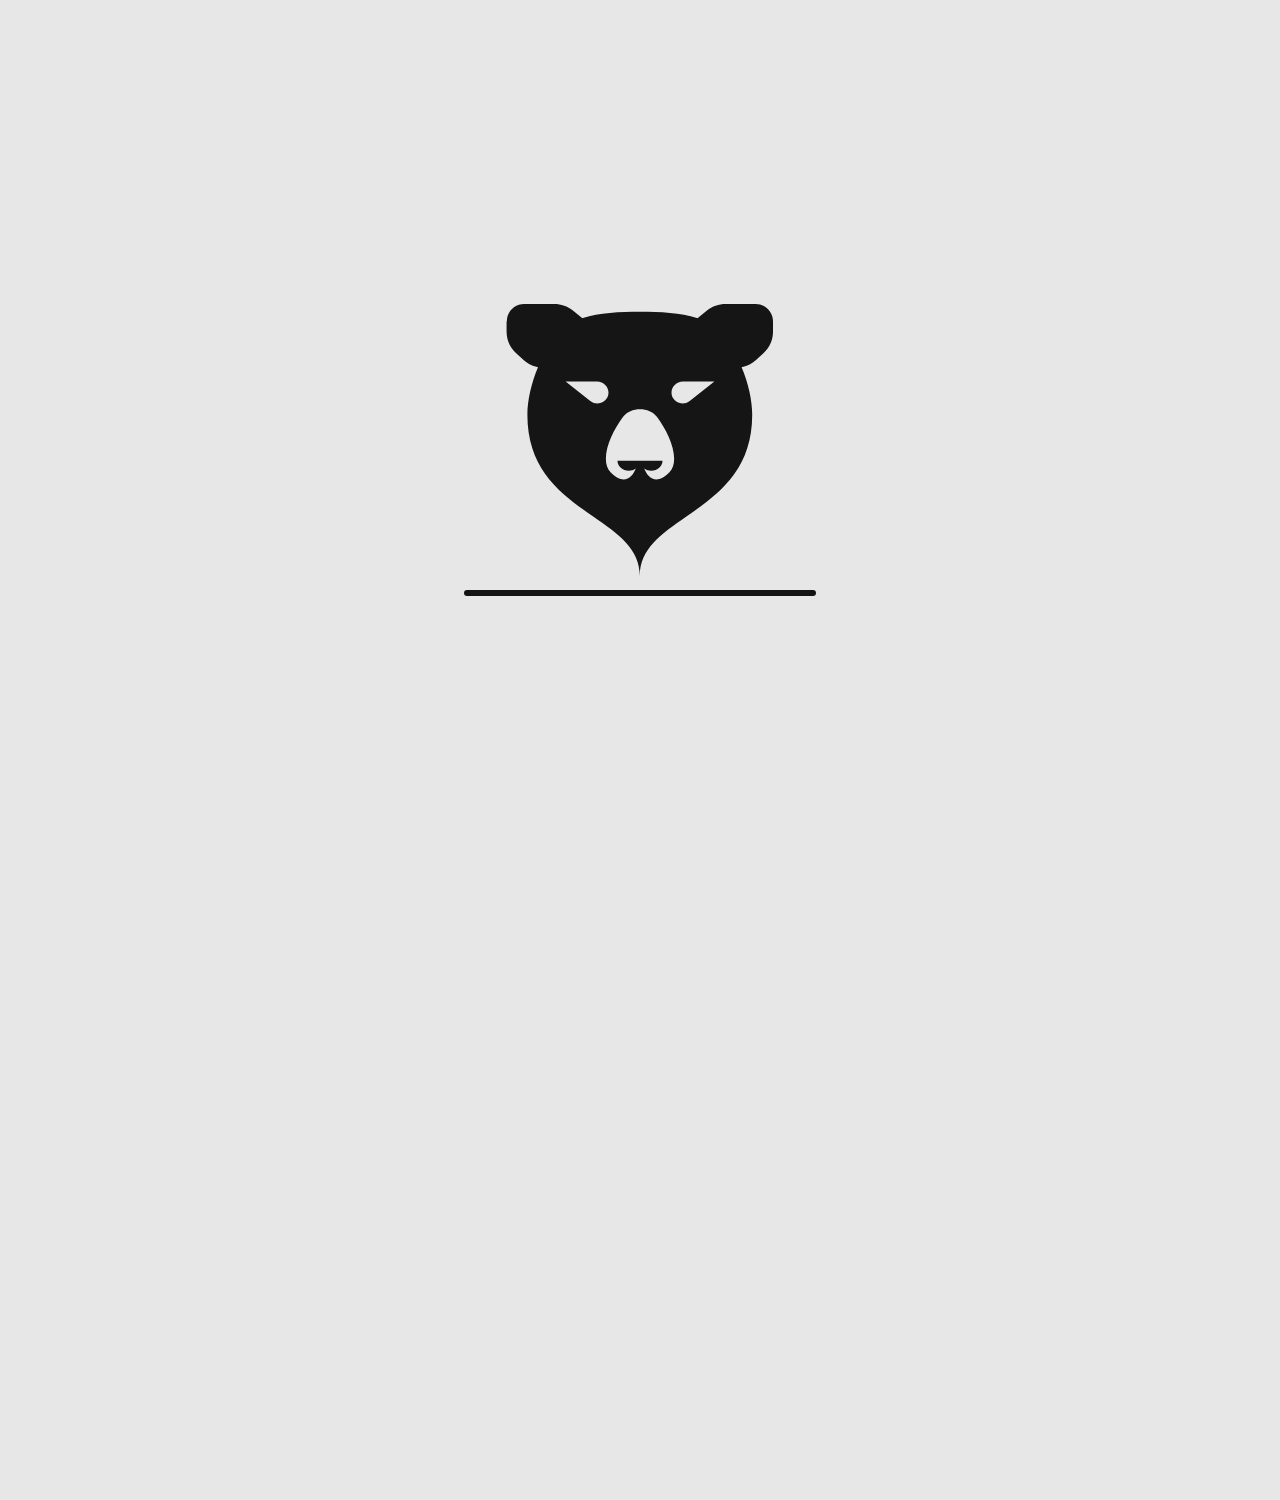
==== index.html @ 8c8a06de "added hero section" ====
<!DOCTYPE html>
<html lang="en">
<head>
    <meta charset="UTF-8">
    <meta http-equiv="X-UA-Compatible" content="IE=edge">
    <meta name="viewport" content="width=device-width, initial-scale=1.0">
    <link rel="stylesheet" href="https://cdnjs.cloudflare.com/ajax/libs/font-awesome/6.2.1/css/all.min.css" integrity="sha512-MV7K8+y+gLIBoVD59lQIYicR65iaqukzvf/nwasF0nqhPay5w/9lJmVM2hMDcnK1OnMGCdVK+iQrJ7lzPJQd1w==" crossorigin="anonymous" referrerpolicy="no-referrer" />
    <link rel="preconnect" href="https://fonts.googleapis.com"><link rel="preconnect" href="https://fonts.gstatic.com" crossorigin>
    <link href="https://fonts.googleapis.com/css2?family=Roboto:wght@400;500;700;900&display=swap" rel="stylesheet">
    <link rel="stylesheet" href="assets/css/style.css">
    <title>Document</title>
</head>
<body class="pre-loader">
    
    <div id="loader">
        <div id="loader-svg">
            <img src="assets/images/logo/loader-logo.svg" alt="logo">
            <div id="loader-progress"></div>
        </div>
    </div>

    <header>
        <nav class="wrapper">
            <a id="nav-logo" href="index.html">
                <p>Wild</p>
                <img src="assets/images/logo/logo1.svg" alt="logo">
                <p>Trails</p>
            </a>

            <ul></ul>
            <button type="button">
                <i class="fa-solid fa-bars"></i>
            </button>

        </nav>
    </header>

    <nav class="phone-nav" >
        <ul id="phone-nav-js"></ul>
        <button type="button" id="hamburger-close">
            <i class="fa-solid fa-xmark"></i>
        </button>

    </nav>

    <section id="hero" class="wrapper">

        <div id="hero-middle">
            <div  id="logo-container">
                <div id="logo-part">
                    <p id="uppper">Wild</p>
                    <img src="assets/images/logo/loader-logo.svg" alt="logo">
                    <p id="lower">Trails</p>
                </div>
            </div>
            <div  id="pic-circle-container">
                <div id="img-circle">
                   <img src="assets/images/hero/img-circle.jpg" alt="hiker">   
                </div>
            </div>
            <div  id="quote-container">
                <div id="quote">
                    <i class="fa-solid fa-quote-left"></i>
                    <p>The mountains are calling, and I must go.</p>
                    <p id="author-name">- John Muir</p>
                </div>
            </div>
        </div>

        <div id="pic-container-1" class="pic-container"></div>
        <div id="pic-container-2" class="pic-container"></div>


    </section>

    <h1>HIKING</h1>


    <script src="https://ajax.googleapis.com/ajax/libs/jquery/3.6.1/jquery.min.js"></script>
    <script type="text/javascript" src="assets/js/main.js"></script>
</body>
</html>
---- assets/css/style.css ----
*, ::before, ::after {
  -webkit-box-sizing: border-box;
          box-sizing: border-box;
  scroll-behavior: smooth;
  padding: 0px;
  margin: 0px;
}

:hover, :active {
  -webkit-box-sizing: border-box;
          box-sizing: border-box;
}

* {
  font-family: "Roboto";
}

@-webkit-keyframes loader-progress {
  0% {
    width: 0px;
  }
  100% {
    width: 100%;
  }
}

@keyframes loader-progress {
  0% {
    width: 0px;
  }
  100% {
    width: 100%;
  }
}

@-webkit-keyframes loader-decrease {
  0% {
    width: 100%;
  }
  100% {
    width: 0;
  }
}

@keyframes loader-decrease {
  0% {
    width: 100%;
  }
  100% {
    width: 0;
  }
}

@-webkit-keyframes opac {
  0% {
    opacity: 1;
  }
  50% {
    opacity: 0;
  }
  100% {
    opacity: 0;
  }
}

@keyframes opac {
  0% {
    opacity: 1;
  }
  50% {
    opacity: 0;
  }
  100% {
    opacity: 0;
  }
}

@-webkit-keyframes changing-position-entering {
  0% {
    right: -120%;
  }
  100% {
    right: 0;
  }
}

@keyframes changing-position-entering {
  0% {
    right: -120%;
  }
  100% {
    right: 0;
  }
}

@-webkit-keyframes changing-position-leaving {
  0% {
    right: 0;
  }
  100% {
    right: -120%;
  }
}

@keyframes changing-position-leaving {
  0% {
    right: 0;
  }
  100% {
    right: -120%;
  }
}

h1 {
  text-decoration: none;
  color: #801f1f;
  font-weight: 900;
  font-size: 5rem;
}

a {
  text-decoration: none;
}

ul {
  list-style: none;
}

body {
  height: 1500px;
  background-color: #E7E7E7;
}

.wrapper {
  width: 1300px;
  margin: 0 auto;
}

@media (max-width: 1400px) {
  .wrapper {
    width: 1100px;
  }
}

@media (max-width: 1200px) {
  .wrapper {
    width: 100%;
    padding-left: 10px;
    padding-right: 10px;
  }
}

.pre-loader {
  overflow-y: hidden;
}

#loader {
  position: fixed;
  z-index: 100;
  left: 0;
  right: 0;
  top: 0;
  bottom: 0;
  background-color: #E7E7E7;
  overflow: hidden;
  display: -webkit-box;
  display: -ms-flexbox;
  display: flex;
  -webkit-box-pack: center;
      -ms-flex-pack: center;
          justify-content: center;
  -webkit-box-align: center;
      -ms-flex-align: center;
          align-items: center;
  -webkit-box-orient: vertical;
  -webkit-box-direction: normal;
      -ms-flex-direction: column;
          flex-direction: column;
}

#loader #loader-svg {
  width: 22rem;
  height: auto;
  position: relative;
  display: -webkit-box;
  display: -ms-flexbox;
  display: flex;
  -webkit-box-align: center;
      -ms-flex-align: center;
          align-items: center;
  -webkit-box-orient: vertical;
  -webkit-box-direction: normal;
      -ms-flex-direction: column;
          flex-direction: column;
}

@media (max-width: 576px) {
  #loader #loader-svg {
    width: 17rem;
  }
}

#loader #loader-svg img {
  margin-bottom: 20px;
  width: 17rem;
}

@media (max-width: 576px) {
  #loader #loader-svg img {
    width: 12rem;
  }
}

#loader #loader-svg #loader-progress {
  position: absolute;
  left: 0;
  bottom: 0;
  height: 6px;
  width: 100%;
  background-color: #141414;
  border-radius: 3px;
  -webkit-animation: loader-progress 1.5s;
          animation: loader-progress 1.5s;
}

.loader-opac {
  -webkit-animation: opac 2s ease;
          animation: opac 2s ease;
}

header {
  background-color: #141414;
  position: -webkit-sticky;
  position: sticky;
  top: 0;
  height: 2.2rem;
  z-index: 15;
}

header nav {
  height: 100%;
  display: -ms-grid;
  display: grid;
  -ms-grid-columns: auto 1fr auto;
      grid-template-columns: auto 1fr auto;
      grid-template-areas: "logo . nav-ul";
}

header nav #nav-logo {
  height: 2rem;
  display: -ms-grid;
  display: grid;
  -ms-grid-columns: auto auto auto;
      grid-template-columns: auto auto auto;
  -ms-grid-rows: 1fr;
      grid-template-rows: 1fr;
  -ms-grid-row: 1;
  -ms-grid-column: 1;
  grid-area: logo;
  -webkit-column-gap: 0;
          column-gap: 0;
  -webkit-transition: -webkit-column-gap 0.2s;
  transition: -webkit-column-gap 0.2s;
  transition: column-gap 0.2s;
  transition: column-gap 0.2s, -webkit-column-gap 0.2s;
}

header nav #nav-logo:hover {
  -webkit-column-gap: 6px;
          column-gap: 6px;
  /*  p{
                    padding-right: 0.4rem;
                }*/
}

header nav #nav-logo p {
  -ms-flex-item-align: center;
      -ms-grid-row-align: center;
      align-self: center;
  color: #E7E7E7;
  font-size: 1.75rem;
  font-weight: 700;
}

header nav #nav-logo img {
  height: 100%;
}

header nav button {
  display: none !important;
  color: #E7E7E7;
  -ms-grid-row: 1;
  -ms-grid-column: 3;
  grid-area: nav-ul;
  background-color: transparent;
  border: none;
}

header nav button i {
  font-size: 1.25rem;
}

@media (max-width: 768px) {
  header nav button {
    display: inline-block !important;
  }
}

header nav ul {
  -ms-grid-row: 1;
  -ms-grid-column: 3;
  grid-area: nav-ul;
  display: -ms-grid;
  display: grid;
  grid-auto-flow: column;
  gap: 15px;
}

@media (max-width: 768px) {
  header nav ul {
    display: none;
  }
}

header nav ul div {
  display: none;
  position: absolute;
  z-index: 2;
}

header nav ul li {
  position: relative;
  display: -ms-grid;
  display: grid;
}

header nav ul a {
  padding: 4px 5px;
  position: relative;
  z-index: 3;
  -ms-flex-item-align: center;
      -ms-grid-row-align: center;
      align-self: center;
  color: #E7E7E7;
  font-size: 1.25rem;
}

header nav ul a:hover {
  color: white;
}

.nav-entering {
  right: 0;
  -webkit-animation: changing-position-entering 0.5s;
          animation: changing-position-entering 0.5s;
}

.nav-leaving {
  right: -120%;
  -webkit-animation: changing-position-leaving 0.5s;
          animation: changing-position-leaving 0.5s;
}

.phone-nav {
  display: none;
  position: fixed;
  z-index: 16;
  top: 0;
  bottom: 0;
  right: 0;
  background-color: #141414;
}

.phone-nav button {
  position: absolute;
  top: 5px;
  right: 10px;
  background-color: transparent;
  border: none;
}

.phone-nav button i {
  color: #E7E7E7;
  font-size: 2rem;
}

@media (max-width: 768px) {
  .display-phone-nav {
    display: -ms-grid;
    display: grid;
    width: 100%;
    -webkit-box-align: center;
        -ms-flex-align: center;
            align-items: center;
    justify-items: center;
  }
}

#phone-nav-js li {
  margin-bottom: 0.7rem;
}

#phone-nav-js a {
  display: block;
  color: #E7E7E7;
  font-size: 1.75rem;
  padding: 0.2rem 0.4rem;
  text-align: center;
}

#phone-nav-js div {
  display: none;
}

.progress-left-to-right {
  display: block;
  left: 0;
  bottom: 0;
  width: 100%;
  -webkit-animation: loader-progress 0.5s;
          animation: loader-progress 0.5s;
  height: 4px;
  background-color: white;
}

.progress-right-to-left {
  display: block;
  right: 0;
  bottom: 0;
  width: 0;
  -webkit-animation: loader-decrease 0.5s;
          animation: loader-decrease 0.5s;
  height: 4px;
  background-color: white;
}

#hero {
  height: 40rem;
  overflow: hidden;
  position: relative;
  display: -ms-grid;
  display: grid;
  -ms-grid-columns: 0.6fr;
      grid-template-columns: 0.6fr;
  -ms-grid-rows: 1fr;
      grid-template-rows: 1fr;
  -webkit-box-pack: center;
      -ms-flex-pack: center;
          justify-content: center;
}

@media (max-width: 768px) {
  #hero {
    -webkit-box-pack: start;
        -ms-flex-pack: start;
            justify-content: start;
    -ms-grid-columns: 0.4fr;
        grid-template-columns: 0.4fr;
  }
}

@media (max-width: 576px) {
  #hero {
    height: 60rem;
    -ms-grid-columns: 1fr;
        grid-template-columns: 1fr;
  }
}

#hero::before {
  position: absolute;
  top: 0px;
  left: 0px;
  right: 0px;
  bottom: 0px;
  content: "";
  background: url(../images/hero/cover.jpg);
  background-size: cover;
  background-repeat: no-repeat;
  opacity: 0.3;
  z-index: -1;
}

@media (max-width: 576px) {
  #hero::before {
    background: none;
  }
}

#hero .pic-container {
  position: absolute;
  width: 50%;
  padding-bottom: 33%;
  z-index: 10;
}

@media (max-width: 768px) {
  #hero .pic-container {
    width: 10rem;
    height: 30rem;
    padding-bottom: 0;
    border-radius: 3px;
  }
}

@media (max-width: 576px) {
  #hero .pic-container {
    width: 13.5rem;
  }
}

@media (max-width: 420px) {
  #hero .pic-container {
    width: 10rem;
  }
}

#hero #pic-container-1 {
  bottom: 0;
  left: 0;
  -webkit-clip-path: polygon(50% 0%, 0% 100%, 100% 100%);
          clip-path: polygon(50% 0%, 0% 100%, 100% 100%);
  background: url(../images/hero/hiking1.jpg) bottom center;
  background-size: cover;
  background-repeat: no-repeat;
}

@media (max-width: 768px) {
  #hero #pic-container-1 {
    -webkit-clip-path: none;
            clip-path: none;
    left: auto;
    right: 11rem;
    bottom: 2rem;
    background: url(../images/hero/hiking-mobile.jpg);
  }
}

@media (max-width: 576px) {
  #hero #pic-container-1 {
    left: 0;
    bottom: 0;
    right: auto;
    background: url(../images/hero/hiking-mobile2.jpg);
  }
}

@media (max-width: 420px) {
  #hero #pic-container-1 {
    background: url(../images/hero/hiking-mobile.jpg);
  }
}

#hero #pic-container-2 {
  top: 0;
  right: 0;
  -webkit-clip-path: polygon(50% 100%, 0 0, 100% 0);
          clip-path: polygon(50% 100%, 0 0, 100% 0);
  clip-path: polygon(50% 100%, 0 0, 100% 0);
  background: url(../images/hero/kayaking.jpg) top center;
  background-size: cover;
  background-repeat: no-repeat;
}

@media (max-width: 768px) {
  #hero #pic-container-2 {
    -webkit-clip-path: none;
            clip-path: none;
    top: 2rem;
    background: url(../images/hero/kayaking-mobile.jpg);
  }
}

@media (max-width: 576px) {
  #hero #pic-container-2 {
    top: 0;
    background: url(../images/hero/kayaking-mobile2.jpg);
  }
}

@media (max-width: 420px) {
  #hero #pic-container-2 {
    background: url(../images/hero/kayaking-mobile.jpg);
  }
}

#hero #hero-middle {
  display: -ms-grid;
  display: grid;
  -ms-grid-columns: 1fr;
      grid-template-columns: 1fr;
  -ms-grid-rows: 1fr 1fr 1fr;
      grid-template-rows: 1fr 1fr 1fr;
}

#hero #hero-middle #pic-circle-container {
  display: -ms-grid;
  display: grid;
  -webkit-box-pack: center;
      -ms-flex-pack: center;
          justify-content: center;
  -webkit-box-align: center;
      -ms-flex-align: center;
          align-items: center;
  -ms-grid-columns: auto;
      grid-template-columns: auto;
}

#hero #hero-middle #pic-circle-container #img-circle {
  display: -ms-grid;
  display: grid;
  -webkit-box-pack: center;
      -ms-flex-pack: center;
          justify-content: center;
  -webkit-box-align: center;
      -ms-flex-align: center;
          align-items: center;
  position: relative;
}

@media (max-width: 576px) {
  #hero #hero-middle #pic-circle-container #img-circle::before {
    position: absolute;
    top: -16px;
    bottom: -16px;
    left: -16px;
    right: -16px;
    content: "";
    background-color: #E7E7E7;
    z-index: 12;
    border-radius: 50%;
  }
}

#hero #hero-middle #pic-circle-container #img-circle img {
  position: relative;
  z-index: 13;
  height: 200px;
  border-radius: 50%;
  outline: 3px solid black;
}

#hero #hero-middle #quote-container {
  display: -ms-grid;
  display: grid;
  -ms-grid-columns: 0.5fr;
      grid-template-columns: 0.5fr;
  -ms-grid-rows: 1fr;
      grid-template-rows: 1fr;
  -webkit-box-pack: end;
      -ms-flex-pack: end;
          justify-content: end;
}

@media (max-width: 768px) {
  #hero #hero-middle #quote-container {
    -ms-grid-columns: 1fr;
        grid-template-columns: 1fr;
  }
}

@media (max-width: 576px) {
  #hero #hero-middle #quote-container {
    -ms-grid-columns: 0.5fr;
        grid-template-columns: 0.5fr;
  }
}

#hero #hero-middle #quote-container #quote {
  display: -ms-grid;
  display: grid;
  -webkit-box-pack: center;
      -ms-flex-pack: center;
          justify-content: center;
  -webkit-box-align: center;
      -ms-flex-align: center;
          align-items: center;
}

#hero #hero-middle #quote-container #quote i {
  font-size: 1.25rem;
  text-align: center;
  -ms-flex-item-align: end;
      -ms-grid-row-align: end;
      align-self: end;
}

#hero #hero-middle #quote-container #quote #author-name {
  text-align: end;
  -ms-flex-item-align: start;
      -ms-grid-row-align: start;
      align-self: start;
  font-size: 1.75rem;
  font-weight: bold;
}

@media (max-width: 768px) {
  #hero #hero-middle #quote-container #quote #author-name {
    text-align: center;
  }
}

#hero #hero-middle #quote-container #quote p {
  font-size: 1.25rem;
  font-style: italic;
  text-align: center;
}

#hero #hero-middle #logo-container {
  display: -ms-grid;
  display: grid;
  -ms-grid-columns: 0.5fr;
      grid-template-columns: 0.5fr;
  -ms-grid-rows: 1fr;
      grid-template-rows: 1fr;
}

@media (max-width: 768px) {
  #hero #hero-middle #logo-container {
    -ms-grid-columns: 1fr;
        grid-template-columns: 1fr;
  }
}

@media (max-width: 576px) {
  #hero #hero-middle #logo-container {
    -ms-grid-columns: 0.5fr;
        grid-template-columns: 0.5fr;
  }
}

#hero #hero-middle #logo-container #logo-part {
  display: -ms-grid;
  display: grid;
  -ms-grid-columns: 0.5fr;
      grid-template-columns: 0.5fr;
  -webkit-box-pack: center;
      -ms-flex-pack: center;
          justify-content: center;
  -webkit-box-align: center;
      -ms-flex-align: center;
          align-items: center;
}

@media (max-width: 576px) {
  #hero #hero-middle #logo-container #logo-part {
    -ms-grid-columns: 1fr;
        grid-template-columns: 1fr;
  }
}

#hero #hero-middle #logo-container #logo-part p {
  font-size: 2.5rem;
  font-weight: 800;
}

@media (max-width: 768px) {
  #hero #hero-middle #logo-container #logo-part p {
    text-align: center;
  }
}

#hero #hero-middle #logo-container #logo-part #uppper {
  -ms-flex-item-align: end;
      -ms-grid-row-align: end;
      align-self: end;
}

#hero #hero-middle #logo-container #logo-part #lower {
  -ms-grid-column-align: end;
      justify-self: end;
  -ms-flex-item-align: start;
      -ms-grid-row-align: start;
      align-self: start;
}

@media (max-width: 768px) {
  #hero #hero-middle #logo-container #logo-part #lower {
    -ms-grid-column-align: center;
        justify-self: center;
  }
}

#hero #hero-middle #logo-container #logo-part img {
  height: 76px;
  -ms-grid-column-align: center;
      justify-self: center;
}
/*# sourceMappingURL=style.css.map */
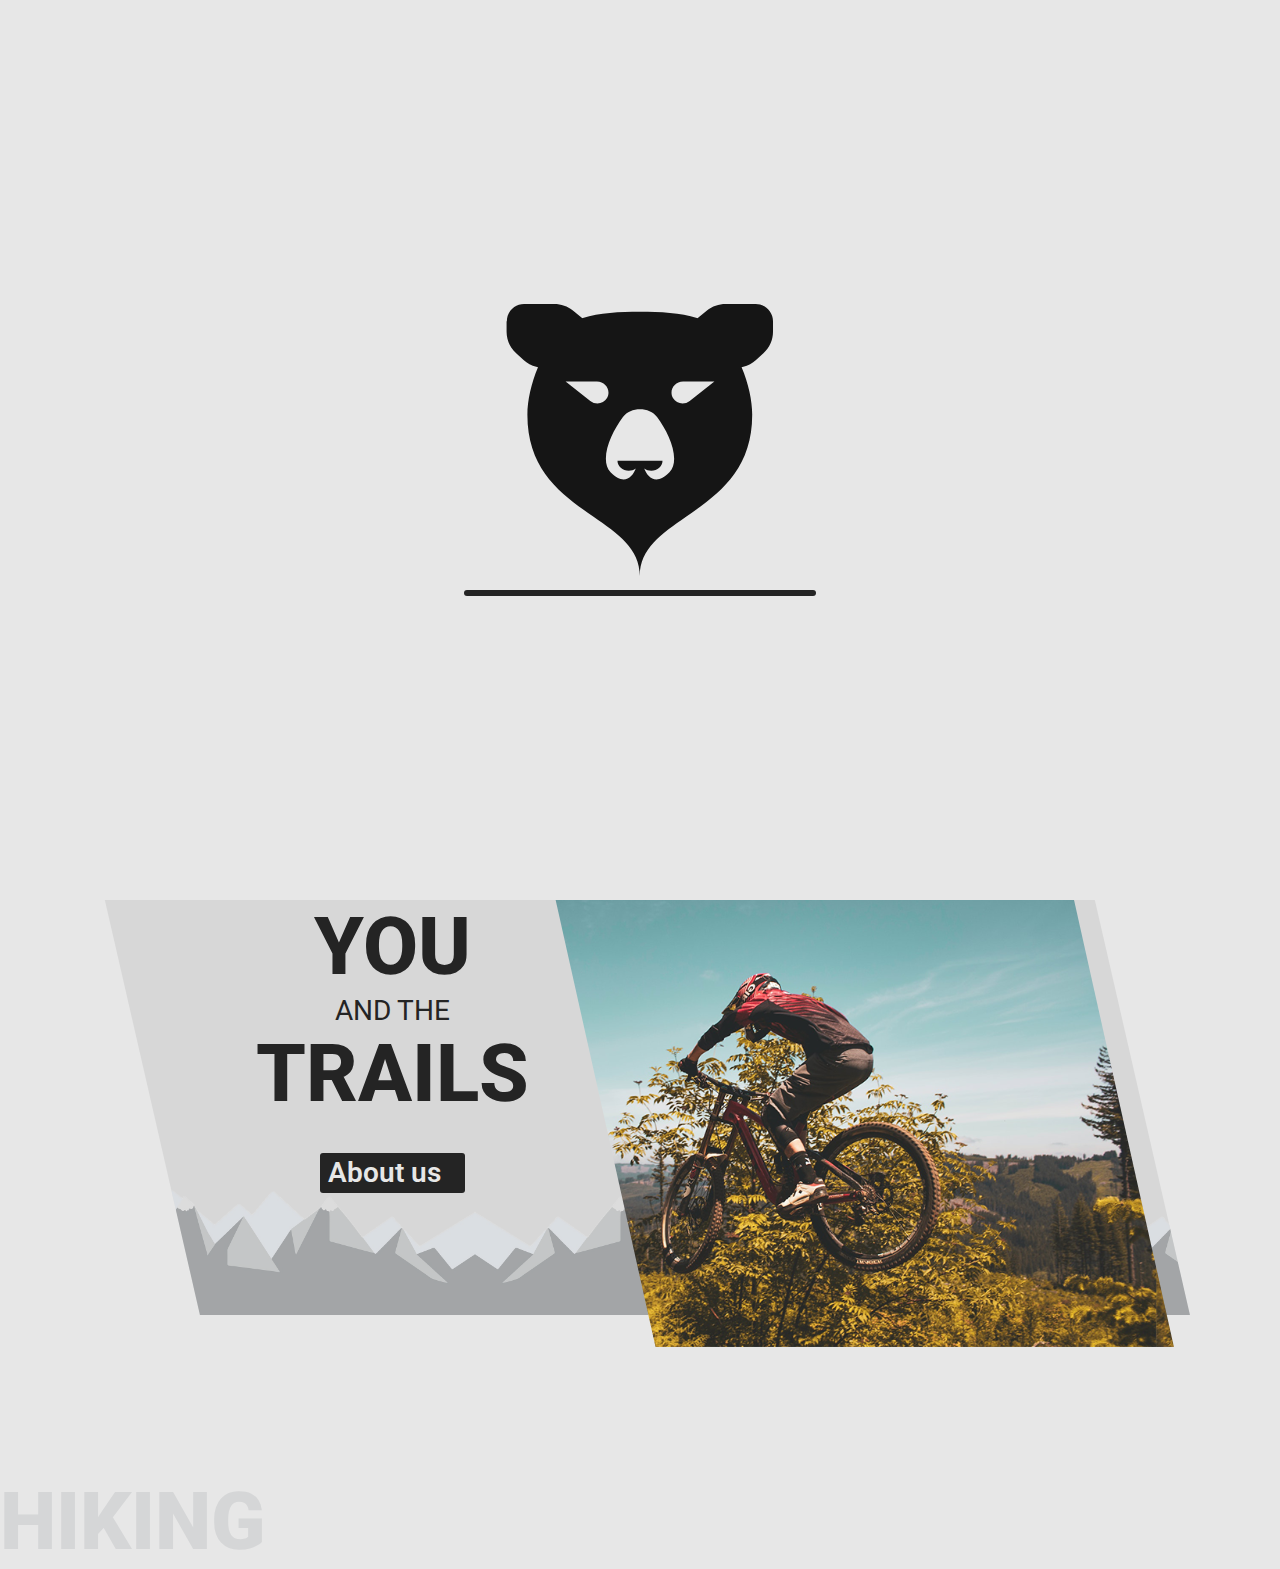
==== commit 3827ac32: "hero-about" ====
--- a/index.html
+++ b/index.html
@@ -73,6 +73,45 @@
 
     </section>
 
+    <section id="about" class="wrapper">
+
+        <div id="about-container">
+            <div id="text-container-1">
+                <div id="text-1">
+                    <p>IT'S JUST</p>
+                    <p class="mot-large">YOU</p>
+                    <p>AND THE</p>
+                    <p class="mot-large">TRAILS</p>
+                </div>
+
+                <button type="button" id="left-btn">About us<i class="fa-solid fa-arrow-right"></i></button>
+            </div>
+
+
+
+            <div id="text-container-2">
+
+                    <div id="text-2">
+                        <h2>About Us</h2>
+                        <p>Our mission is to provide memorable outdoor experiences and connect people with the natural beauty of Europe</p>
+                        <p>We offer expert guided activities, allowing everyone to safely enjoy the great outdoors</p>
+                    </div>
+                    <div id="btn-group">
+                        <button type="button" id="right-btn"><i class="fa-solid fa-arrow-left"></i>Back</button>
+                        <a href="pages/about.html">More <i class="fa-solid fa-arrow-up-right-from-square"></i></a>
+                    </div>
+
+            </div>
+
+            <div id="backgrount-pattern"></div>
+
+        </div>
+
+        <div id="mbiking-img-container"></div>
+
+
+    </section>
+
     <h1>HIKING</h1>
 
 
--- a/assets/css/style.css
+++ b/assets/css/style.css
@@ -111,9 +111,153 @@
   }
 }
 
+@-webkit-keyframes changing-background-position-right-to-left {
+  0% {
+    background-position-x: 0px;
+  }
+  100% {
+    background-position-x: 100px;
+  }
+}
+
+@keyframes changing-background-position-right-to-left {
+  0% {
+    background-position-x: 0px;
+  }
+  100% {
+    background-position-x: 100px;
+  }
+}
+
+@-webkit-keyframes changing-background-position-right-to-left-img {
+  0% {
+    background-position-x: -8rem;
+  }
+  100% {
+    background-position-x: -1rem;
+  }
+}
+
+@keyframes changing-background-position-right-to-left-img {
+  0% {
+    background-position-x: -8rem;
+  }
+  100% {
+    background-position-x: -1rem;
+  }
+}
+
+@-webkit-keyframes changing-background-position-left-to-right {
+  0% {
+    background-position-x: 100px;
+  }
+  100% {
+    background-position-x: 0px;
+  }
+}
+
+@keyframes changing-background-position-left-to-right {
+  0% {
+    background-position-x: 100px;
+  }
+  100% {
+    background-position-x: 0px;
+  }
+}
+
+@-webkit-keyframes changing-background-position-left-to-right-img {
+  0% {
+    background-position-x: -1rem;
+  }
+  100% {
+    background-position-x: -8rem;
+  }
+}
+
+@keyframes changing-background-position-left-to-right-img {
+  0% {
+    background-position-x: -1rem;
+  }
+  100% {
+    background-position-x: -8rem;
+  }
+}
+
+@-webkit-keyframes changing-background-position-left-to-right-img-xl {
+  0% {
+    background-position-x: -5rem;
+  }
+  100% {
+    background-position-x: -13rem;
+  }
+}
+
+@keyframes changing-background-position-left-to-right-img-xl {
+  0% {
+    background-position-x: -5rem;
+  }
+  100% {
+    background-position-x: -13rem;
+  }
+}
+
+@-webkit-keyframes changing-background-position-right-to-left-img-xl {
+  0% {
+    background-position-x: -13rem;
+  }
+  100% {
+    background-position-x: -5rem;
+  }
+}
+
+@keyframes changing-background-position-right-to-left-img-xl {
+  0% {
+    background-position-x: -13rem;
+  }
+  100% {
+    background-position-x: -5rem;
+  }
+}
+
+@-webkit-keyframes changing-background-position-left-to-right-pattern-mobile {
+  0% {
+    background-position-x: 0vw;
+  }
+  100% {
+    background-position-x: -130vw;
+  }
+}
+
+@keyframes changing-background-position-left-to-right-pattern-mobile {
+  0% {
+    background-position-x: 0vw;
+  }
+  100% {
+    background-position-x: -130vw;
+  }
+}
+
+@-webkit-keyframes changing-background-position-right-to-left-pattern-mobile {
+  0% {
+    background-position-x: -130vw;
+  }
+  100% {
+    background-position-x: -0vw;
+  }
+}
+
+@keyframes changing-background-position-right-to-left-pattern-mobile {
+  0% {
+    background-position-x: -130vw;
+  }
+  100% {
+    background-position-x: -0vw;
+  }
+}
+
 h1 {
   text-decoration: none;
-  color: #801f1f;
+  color: #d5d6d7;
   font-weight: 900;
   font-size: 5rem;
 }
@@ -217,7 +361,7 @@
   bottom: 0;
   height: 6px;
   width: 100%;
-  background-color: #141414;
+  background-color: #242424;
   border-radius: 3px;
   -webkit-animation: loader-progress 1.5s;
           animation: loader-progress 1.5s;
@@ -229,7 +373,7 @@
 }
 
 header {
-  background-color: #141414;
+  background-color: #242424;
   position: -webkit-sticky;
   position: sticky;
   top: 0;
@@ -268,8 +412,8 @@
 header nav #nav-logo:hover {
   -webkit-column-gap: 6px;
           column-gap: 6px;
-  /*  p{
-                    padding-right: 0.4rem;
+  /*  p{
+                    padding-right: 0.4rem;
                 }*/
 }
 
@@ -349,6 +493,10 @@
   color: white;
 }
 
+header nav ul a:focus {
+  color: white;
+}
+
 .nav-entering {
   right: 0;
   -webkit-animation: changing-position-entering 0.5s;
@@ -368,7 +516,7 @@
   top: 0;
   bottom: 0;
   right: 0;
-  background-color: #141414;
+  background-color: #242424;
 }
 
 .phone-nav button {
@@ -434,6 +582,15 @@
   background-color: white;
 }
 
+.active-link {
+  display: block;
+  right: 0;
+  bottom: 0;
+  left: 0;
+  height: 4px;
+  background-color: white;
+}
+
 #hero {
   height: 40rem;
   overflow: hidden;
@@ -474,10 +631,11 @@
   right: 0px;
   bottom: 0px;
   content: "";
-  background: url(../images/hero/cover.jpg);
-  background-size: cover;
+  background: url(../images/hero/compass.svg);
+  background-position: 100px -100px;
+  background-size: 50%;
   background-repeat: no-repeat;
-  opacity: 0.3;
+  opacity: 0.1;
   z-index: -1;
 }
 
@@ -786,4 +944,354 @@
   -ms-grid-column-align: center;
       justify-self: center;
 }
+
+.anim-changing-background-position-right-to-left {
+  -webkit-animation: changing-background-position-right-to-left 0.5s linear;
+          animation: changing-background-position-right-to-left 0.5s linear;
+  -webkit-animation-fill-mode: forwards;
+          animation-fill-mode: forwards;
+}
+
+.anim-changing-background-position-right-to-left-img {
+  -webkit-animation: changing-background-position-right-to-left-img 0.5s linear;
+          animation: changing-background-position-right-to-left-img 0.5s linear;
+  -webkit-animation-fill-mode: forwards;
+          animation-fill-mode: forwards;
+}
+
+.anim-changing-background-position-left-to-right {
+  -webkit-animation: changing-background-position-left-to-right 0.5s linear;
+          animation: changing-background-position-left-to-right 0.5s linear;
+  -webkit-animation-fill-mode: forwards;
+          animation-fill-mode: forwards;
+}
+
+.anim-changing-background-position-left-to-right-img {
+  -webkit-animation: changing-background-position-left-to-right-img 0.5s linear;
+          animation: changing-background-position-left-to-right-img 0.5s linear;
+  -webkit-animation-fill-mode: forwards;
+          animation-fill-mode: forwards;
+}
+
+.anim-changing-background-position-right-to-left-img-xl {
+  -webkit-animation: changing-background-position-right-to-left-img-xl 0.5s linear;
+          animation: changing-background-position-right-to-left-img-xl 0.5s linear;
+  -webkit-animation-fill-mode: forwards;
+          animation-fill-mode: forwards;
+}
+
+.anim-changing-background-position-left-to-right-img-xl {
+  -webkit-animation: changing-background-position-left-to-right-img-xl 0.5s linear;
+          animation: changing-background-position-left-to-right-img-xl 0.5s linear;
+  -webkit-animation-fill-mode: forwards;
+          animation-fill-mode: forwards;
+}
+
+.anim-changing-background-position-right-to-left-pattern-mobile {
+  -webkit-animation: changing-background-position-right-to-left-pattern-mobile 0.6s linear;
+          animation: changing-background-position-right-to-left-pattern-mobile 0.6s linear;
+  -webkit-animation-fill-mode: forwards;
+          animation-fill-mode: forwards;
+}
+
+.anim-changing-background-position-left-to-right-pattern-mobile {
+  -webkit-animation: changing-background-position-left-to-right-pattern-mobile 0.6s linear;
+          animation: changing-background-position-left-to-right-pattern-mobile 0.6s linear;
+  -webkit-animation-fill-mode: forwards;
+          animation-fill-mode: forwards;
+}
+
+#about {
+  position: relative;
+  padding-top: 10rem;
+  padding-bottom: 10rem;
+  overflow: hidden;
+}
+
+@media (max-width: 1200px) {
+  #about {
+    padding-left: 0;
+    padding-right: 0;
+  }
+}
+
+#about #about-container {
+  width: 100%;
+  height: 30rem;
+  background-color: #d7d7d7;
+  position: relative;
+  -webkit-clip-path: polygon(0 0, 90% 0, 100% 100%, 10% 100%);
+          clip-path: polygon(0 0, 90% 0, 100% 100%, 10% 100%);
+  display: -ms-grid;
+  display: grid;
+  -ms-grid-rows: 1fr;
+      grid-template-rows: 1fr;
+  -ms-grid-columns: auto 0.3fr 0.15fr 0.3fr auto;
+      grid-template-columns: auto 0.3fr 0.15fr 0.3fr auto;
+  -webkit-box-pack: center;
+      -ms-flex-pack: center;
+          justify-content: center;
+      grid-template-areas: " . motivation . about .";
+}
+
+@media (max-width: 1200px) {
+  #about #about-container {
+    -webkit-clip-path: none;
+            clip-path: none;
+  }
+}
+
+@media (max-width: 992px) {
+  #about #about-container {
+    -ms-grid-columns: 10px 20rem 20rem 10px;
+        grid-template-columns: 10px 20rem 20rem 10px;
+        grid-template-areas: ".  motivation  about .";
+    -webkit-box-pack: justify;
+        -ms-flex-pack: justify;
+            justify-content: space-between;
+  }
+}
+
+@media (max-width: 768px) {
+  #about #about-container {
+    width: 200vw;
+    -ms-grid-columns: 100vw 100vw;
+        grid-template-columns: 100vw 100vw;
+        grid-template-areas: "  motivation  about ";
+  }
+}
+
+#about #about-container #backgrount-pattern {
+  position: absolute;
+  z-index: 2;
+  top: 0px;
+  left: 0px;
+  right: 0px;
+  bottom: 0px;
+  background: url(../images/hero/mountain-pattern.png);
+  background-position-y: bottom;
+  background-repeat: repeat-x;
+  background-size: 70%;
+  opacity: 0.5;
+}
+
+@media (max-width: 768px) {
+  #about #about-container #backgrount-pattern {
+    background-position-x: 0vw;
+  }
+}
+
+#about #about-container #text-container-1 {
+  -ms-grid-row: 1;
+  -ms-grid-column: 2;
+  grid-area: motivation;
+  position: relative;
+  z-index: 3;
+  display: -ms-grid;
+  display: grid;
+  -ms-grid-rows: 2rem auto 2rem auto 1fr;
+      grid-template-rows: 2rem auto 2rem auto 1fr;
+  color: #242424;
+  -ms-grid-columns: 1fr;
+      grid-template-columns: 1fr;
+      grid-template-areas: "."+ "mot-text" + "." + "about-next"+ ".";
+}
+
+#about #about-container #text-container-1 #text-1 {
+  -ms-grid-row: 2;
+  -ms-grid-column: 1;
+  grid-area: mot-text;
+  text-align: center;
+  font-size: 1.75rem;
+}
+
+#about #about-container #text-container-1 #text-1 .mot-large {
+  font-weight: 800;
+  font-size: 5rem;
+}
+
+#about #about-container #text-container-1 button {
+  position: relative;
+  background-color: #242424;
+  color: #E7E7E7;
+  z-index: 4;
+  font-size: 1.75rem;
+  font-weight: 600;
+  width: -webkit-fit-content;
+  width: -moz-fit-content;
+  width: fit-content;
+  -ms-grid-column-align: center;
+      justify-self: center;
+  -ms-grid-row: 4;
+  -ms-grid-column: 1;
+  grid-area: about-next;
+  padding: 0.2rem 0.5rem;
+  border: none;
+  border-radius: 3px;
+}
+
+#about #about-container #text-container-1 button:hover {
+  background-color: black;
+  color: white;
+  cursor: pointer;
+}
+
+#about #about-container #text-container-1 button i {
+  margin-left: 1rem;
+}
+
+#about #about-container #text-container-2 {
+  -ms-grid-row: 1;
+  -ms-grid-column: 4;
+  grid-area: about;
+  display: -ms-grid;
+  display: grid;
+  position: relative;
+  z-index: 3;
+  -ms-grid-rows: 2rem auto 2rem auto 1fr;
+      grid-template-rows: 2rem auto 2rem auto 1fr;
+  color: #242424;
+  font-size: 1.25rem;
+  -ms-grid-columns: 1fr;
+      grid-template-columns: 1fr;
+      grid-template-areas: "."+ "about-text" + "." + "about-link"+ ".";
+}
+
+@media (max-width: 768px) {
+  #about #about-container #text-container-2 {
+    padding: 0 100px;
+  }
+}
+
+#about #about-container #text-container-2 #text-2 {
+  -ms-grid-row: 2;
+  -ms-grid-column: 1;
+  grid-area: about-text;
+}
+
+#about #about-container #text-container-2 #text-2 h2 {
+  text-align: center;
+  font-size: 2rem;
+  margin-bottom: 1rem;
+}
+
+#about #about-container #text-container-2 #text-2 p {
+  text-align: justify;
+  margin-bottom: 0.6rem;
+}
+
+#about #about-container #text-container-2 #btn-group {
+  -ms-grid-row: 4;
+  -ms-grid-column: 1;
+  grid-area: about-link;
+  position: relative;
+  z-index: 4;
+  display: -ms-grid;
+  display: grid;
+  -ms-grid-columns: auto 1fr auto;
+      grid-template-columns: auto 1fr auto;
+  -ms-grid-rows: 1fr;
+      grid-template-rows: 1fr;
+  font-size: 1.75rem;
+      grid-template-areas: "btn . link";
+}
+
+#about #about-container #text-container-2 #btn-group button {
+  -ms-grid-row: 1;
+  -ms-grid-column: 1;
+  grid-area: btn;
+  font-size: 1.75rem;
+  color: #E7E7E7;
+  background-color: #242424;
+  border-radius: 3px;
+  padding: 0.2rem 0.5rem;
+  border: none;
+  font-weight: 600;
+}
+
+#about #about-container #text-container-2 #btn-group button:hover {
+  background-color: black;
+  color: white;
+  cursor: pointer;
+}
+
+#about #about-container #text-container-2 #btn-group button i {
+  margin-right: 1rem;
+}
+
+#about #about-container #text-container-2 #btn-group a {
+  -ms-grid-row: 1;
+  -ms-grid-column: 3;
+  grid-area: link;
+  background-color: #242424;
+  border-radius: 3px;
+  padding: 0.2rem 0.5rem;
+  border: none;
+  color: #E7E7E7;
+  font-weight: 600;
+}
+
+#about #about-container #text-container-2 #btn-group a i {
+  margin-left: 1rem;
+}
+
+#about #about-container #text-container-2 #btn-group a:hover {
+  background-color: black;
+  color: white;
+}
+
+#about #mbiking-img-container {
+  z-index: 5;
+  position: absolute;
+  height: 36rem;
+  width: 40rem;
+  top: 7rem;
+  right: 2rem;
+  -webkit-clip-path: polygon(0 0, 75% 0, 100% 100%, 25% 100%);
+          clip-path: polygon(0 0, 75% 0, 100% 100%, 25% 100%);
+  background: url(../images/hero/biker.png);
+  background-size: cover;
+  background-position: -8rem;
+}
+
+@media (max-width: 1400px) {
+  #about #mbiking-img-container {
+    right: 1rem;
+    top: 8rem;
+    height: 34rem;
+    -webkit-clip-path: polygon(0 0, 81% 0, 100% 100%, 19% 100%);
+            clip-path: polygon(0 0, 81% 0, 100% 100%, 19% 100%);
+  }
+}
+
+@media (max-width: 1200px) {
+  #about #mbiking-img-container {
+    -webkit-clip-path: none;
+            clip-path: none;
+    right: 10px;
+    height: 34rem;
+    width: 30rem;
+    background-position: -13rem;
+  }
+}
+
+@media (max-width: 940px) {
+  #about #mbiking-img-container {
+    width: 22rem;
+  }
+}
+
+@media (max-width: 768px) {
+  #about #mbiking-img-container {
+    display: none;
+  }
+}
 /*# sourceMappingURL=style.css.map */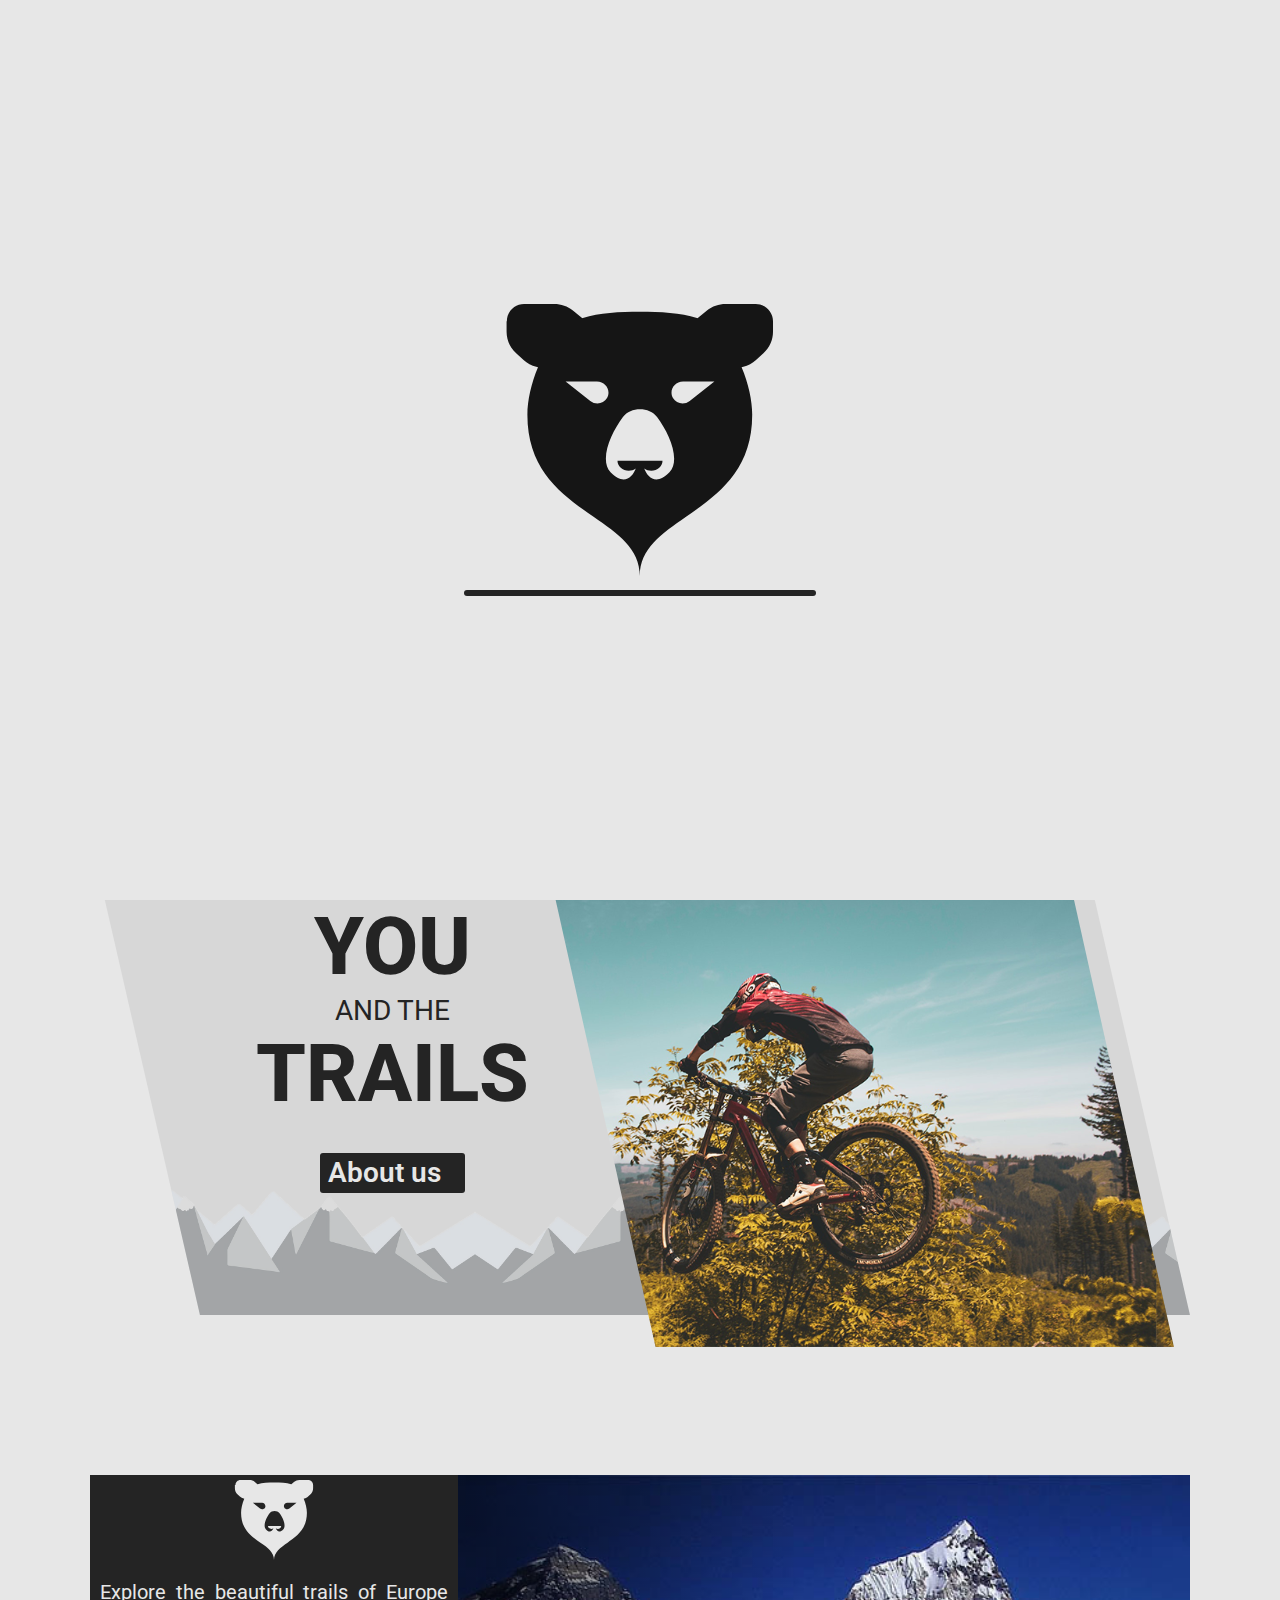
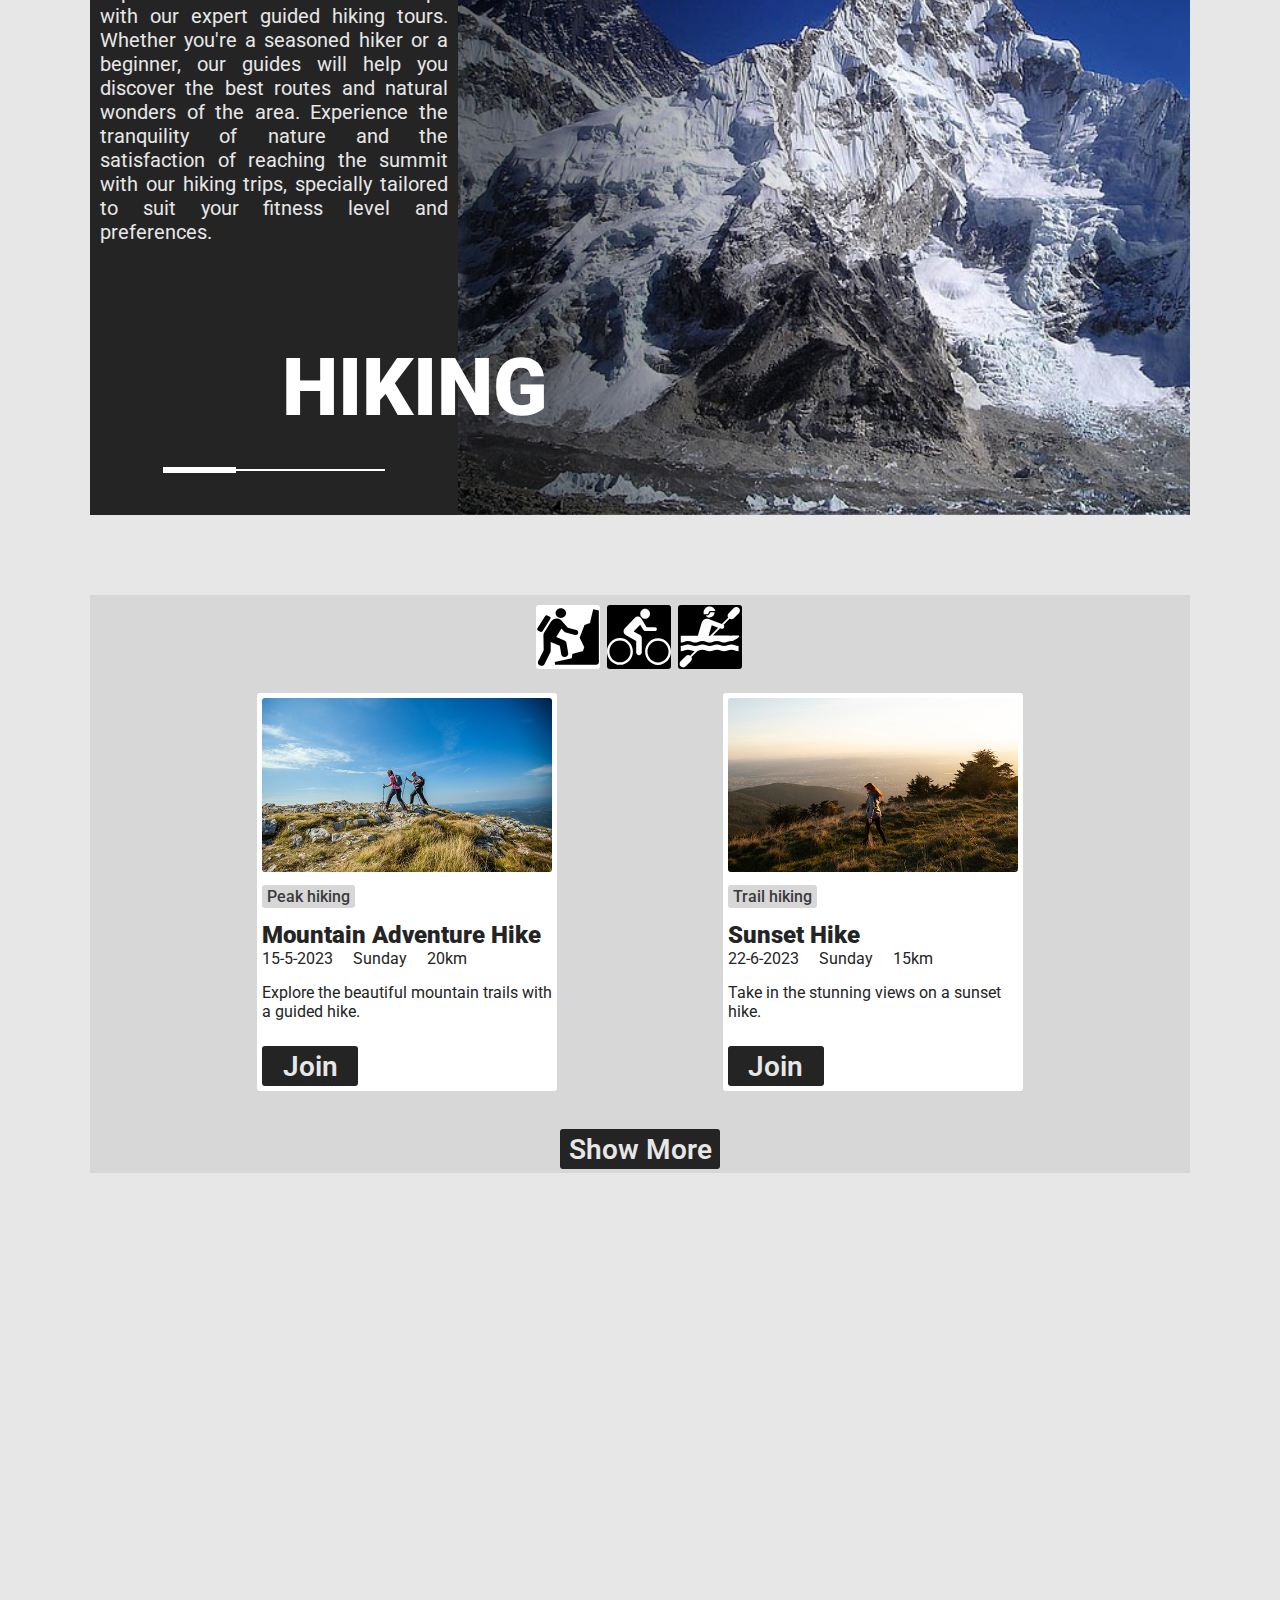
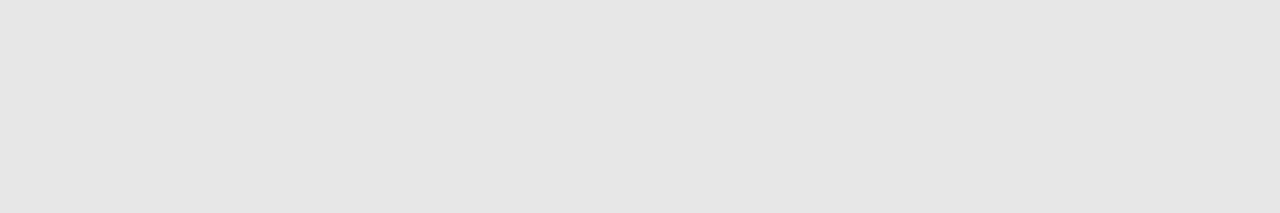
==== commit 8de9cd86: "added new section" ====
--- a/index.html
+++ b/index.html
@@ -112,10 +112,46 @@
 
     </section>
 
-    <h1>HIKING</h1>
+    <section id="activities" class="wrapper">
+
+        <div  id="activities-text">
+            <img src="assets/images/logo/logo1.svg" alt="logo">
+            <div id="text-container-3">
+
+            </div>
+            <div id="button-container">
+
+                <button id="btn-act-left">
+                    <i class="fa-solid fa-angle-left"></i>
+                </button>
+
+                <div id="line"></div>
+
+                <button id="btn-act-right">
+                    <i class="fa-solid fa-angle-right"></i>
+                </button>
+
+            </div>
+        </div>
+
+        <div  id="activities-background"></div>
+
+        <div  id="activities-heading"></div>
+    </section>
+
+    <section id="events" class="wrapper">
 
 
+
+        <button id="buttonToggleEvents">Show More</button>
+    </section>
+
+    <section id="prazna" class="wrapper"></section>
+
     <script src="https://ajax.googleapis.com/ajax/libs/jquery/3.6.1/jquery.min.js"></script>
+    <script type="text/javascript" src="assets/js/simplepagination.js"></script>
     <script type="text/javascript" src="assets/js/main.js"></script>
+    
+
 </body>
 </html>--- a/assets/css/style.css
+++ b/assets/css/style.css
@@ -255,6 +255,10 @@
   }
 }
 
+:root {
+  --line-width: 33%;
+}
+
 h1 {
   text-decoration: none;
   color: #d5d6d7;
@@ -271,7 +275,7 @@
 }
 
 body {
-  height: 1500px;
+  height: auto;
   background-color: #E7E7E7;
 }
 
@@ -394,9 +398,7 @@
   height: 2rem;
   display: -ms-grid;
   display: grid;
-  -ms-grid-columns: auto auto auto;
       grid-template-columns: auto auto auto;
-  -ms-grid-rows: 1fr;
       grid-template-rows: 1fr;
   -ms-grid-row: 1;
   -ms-grid-column: 1;
@@ -1294,4 +1296,503 @@
     display: none;
   }
 }
+
+#activities {
+  height: 40rem;
+  background-color: #242424;
+  position: relative;
+  display: -ms-grid;
+  display: grid;
+  -ms-grid-rows: 1fr;
+      grid-template-rows: 1fr;
+  -ms-grid-columns: 23rem 1fr;
+      grid-template-columns: 23rem 1fr;
+      grid-template-areas: "activities-text activities-background";
+  color: #E7E7E7;
+  padding-right: 0;
+  padding-left: 0;
+}
+
+@media (max-width: 768px) {
+  #activities {
+    height: 40rem;
+    -ms-grid-rows: auto 1fr;
+        grid-template-rows: auto 1fr;
+    -ms-grid-columns: 1fr;
+        grid-template-columns: 1fr;
+        grid-template-areas: "activities-heading" "activities-text";
+    background-size: cover;
+    background-position: center;
+    z-index: 1;
+  }
+  #activities::after {
+    content: "";
+    z-index: -1;
+    position: absolute;
+    top: 0;
+    bottom: 0;
+    left: 0;
+    right: 0;
+    background-color: rgba(0, 0, 0, 0.65);
+  }
+}
+
+#activities #activities-text {
+  -ms-grid-row: 1;
+  -ms-grid-column: 1;
+  grid-area: activities-text;
+  display: -ms-grid;
+  display: grid;
+  -ms-grid-rows: 5rem auto 1fr 5rem;
+      grid-template-rows: 5rem auto 1fr 5rem;
+  -ms-grid-columns: 1fr;
+      grid-template-columns: 1fr;
+  grid-auto-flow: row;
+      grid-template-areas: "logo" "text-container-3" "." "button-container";
+  padding: 5px 10px;
+}
+
+@media (max-width: 768px) {
+  #activities #activities-text {
+    position: relative;
+    z-index: 4;
+  }
+}
+
+#activities #activities-text img {
+  -ms-grid-row: 1;
+  -ms-grid-column: 1;
+  grid-area: logo;
+  height: 100%;
+  -ms-grid-column-align: center;
+      justify-self: center;
+}
+
+#activities #activities-text #text-container-3 {
+  -ms-grid-row: 2;
+  -ms-grid-column: 1;
+  grid-area: text-container-3;
+  padding-top: 20px;
+  text-align: justify;
+  font-size: 1.25rem;
+}
+
+#activities #activities-text #button-container {
+  -ms-grid-row: 4;
+  -ms-grid-column: 1;
+  grid-area: button-container;
+  padding: 0 15px;
+  display: -ms-grid;
+  display: grid;
+  -ms-grid-rows: 1fr;
+      grid-template-rows: 1fr;
+  -ms-grid-columns: 3rem 1fr 3rem;
+      grid-template-columns: 3rem 1fr 3rem;
+}
+
+#activities #activities-text #button-container #line {
+  height: 2px;
+  width: 100%;
+  background-color: white;
+  -ms-flex-item-align: center;
+      -ms-grid-row-align: center;
+      align-self: center;
+  position: relative;
+}
+
+#activities #activities-text #button-container #line::before {
+  position: absolute;
+  content: "";
+  width: var(--line-width);
+  height: 6px;
+  background-color: white;
+  top: -2px;
+  left: 0;
+}
+
+#activities #activities-text #button-container button {
+  background: none;
+  color: #E7E7E7;
+  border: none;
+}
+
+#activities #activities-text #button-container button:hover {
+  color: white;
+  cursor: pointer;
+}
+
+#activities #activities-text #button-container i {
+  font-size: 1.75rem;
+}
+
+#activities #activities-background {
+  display: -ms-grid;
+  display: grid;
+  -ms-grid-row: 1;
+  -ms-grid-column: 2;
+  grid-area: activities-background;
+  -ms-grid-rows: 1fr;
+      grid-template-rows: 1fr;
+  -ms-grid-columns: 1fr;
+      grid-template-columns: 1fr;
+  position: relative;
+  background-size: cover;
+  background-position: center;
+}
+
+@media (max-width: 768px) {
+  #activities #activities-background {
+    display: none;
+  }
+}
+
+#activities #activities-background::after {
+  position: absolute;
+  content: "";
+  top: 0;
+  bottom: 0;
+  right: 0;
+  left: 0;
+  background: black;
+  background: linear-gradient(82deg, rgba(0, 0, 0, 0.549457) 12%, rgba(255, 255, 255, 0) 51%);
+}
+
+#activities #activities-heading {
+  position: absolute;
+  bottom: 5rem;
+  left: 12rem;
+}
+
+@media (max-width: 768px) {
+  #activities #activities-heading {
+    z-index: 3;
+    text-align: center;
+    bottom: unset;
+    left: unset;
+    position: relative;
+    grid-area: activities-heading;
+  }
+}
+
+#activities #activities-heading h1 {
+  color: white;
+}
+
+@media (max-width: 420px) {
+  #activities #activities-heading h1 {
+    font-size: 2rem;
+  }
+}
+
+#events {
+  height: auto;
+  display: -ms-grid;
+  display: grid;
+  -ms-grid-rows: 6rem 1fr;
+      grid-template-rows: 6rem 1fr;
+  -ms-grid-columns: 1fr;
+      grid-template-columns: 1fr;
+  margin-top: 5rem;
+      grid-template-areas: "page"+ "tableContent";
+  background-color: #d7d7d7;
+}
+
+@media (max-width: 1400px) {
+  #events {
+    -ms-grid-rows: 6rem 1fr 3rem;
+        grid-template-rows: 6rem 1fr 3rem;
+        grid-template-areas: "page"+ "tableContent"+ "toggleButton";
+  }
+}
+
+#events button {
+  grid-area: toggleButton;
+  height: 2.5rem;
+  width: 10rem;
+  display: none;
+  font-size: 1.75rem;
+  font-weight: 600;
+  text-align: center;
+  -ms-flex-item-align: center;
+      -ms-grid-row-align: center;
+      align-self: center;
+  -ms-grid-column-align: center;
+      justify-self: center;
+  border-radius: 3px;
+  background-color: #242424;
+  color: #E7E7E7;
+  border: none;
+}
+
+#events button:hover {
+  color: white;
+  background-color: black;
+}
+
+@media (max-width: 1400px) {
+  #events button {
+    display: block;
+  }
+}
+
+#events ul {
+  -ms-grid-row: 1;
+  -ms-grid-column: 1;
+  grid-area: page;
+  list-style: none;
+  padding: 0;
+  display: -webkit-box;
+  display: -ms-flexbox;
+  display: flex;
+}
+
+@media (max-width: 1400px) {
+  #events ul {
+    -webkit-box-pack: center;
+        -ms-flex-pack: center;
+            justify-content: center;
+  }
+}
+
+#events li {
+  border-radius: 3px;
+  color: #E7E7E7;
+  background: black;
+  cursor: pointer;
+  display: inline-block;
+  font-weight: 200;
+  margin: 10px 5px 0px 2px;
+  text-align: center;
+  width: 4rem;
+  height: 4rem;
+}
+
+#events li :nth-child(2) {
+  display: none;
+}
+
+#events .active {
+  background: white;
+}
+
+#events .active :nth-child(1) {
+  display: none;
+}
+
+#events .active :nth-child(2) {
+  display: block;
+}
+
+#events table {
+  -ms-grid-row: 2;
+  -ms-grid-column: 1;
+  grid-area: tableContent;
+  border-collapse: separate;
+}
+
+@media (max-width: 1400px) {
+  #events .firstRow td:nth-child(3), #events .firstRow td:nth-child(4) {
+    display: none;
+  }
+  #events .secondRow td:nth-child(1), #events .secondRow td:nth-child(2) {
+    display: none;
+  }
+}
+
+@media (max-width: 768px) {
+  #events .firstRow td:nth-child(2), #events .firstRow td:nth-child(3), #events .firstRow td:nth-child(4) {
+    display: none;
+  }
+  #events .secondRow td:nth-child(1), #events .secondRow td:nth-child(3), #events .secondRow td:nth-child(4) {
+    display: none;
+  }
+  #events .secondRow td:nth-child(2) {
+    display: block;
+  }
+  #events .mobileRow:nth-of-type(3) td:nth-child(1), #events .mobileRow:nth-of-type(3) td:nth-child(2) {
+    display: none;
+  }
+  #events .mobileRow:nth-of-type(3) td:nth-child(4) {
+    display: none;
+  }
+  #events .mobileRow:nth-of-type(4) td:nth-child(1), #events .mobileRow:nth-of-type(4) td:nth-child(2) {
+    display: none;
+  }
+  #events .mobileRow:nth-of-type(4) td:nth-child(3) {
+    display: none;
+  }
+  #events .mobileRow:nth-of-type(7) td:nth-child(1), #events .mobileRow:nth-of-type(7) td:nth-child(2) {
+    display: none;
+  }
+  #events .mobileRow:nth-of-type(7) td:nth-child(4) {
+    display: none;
+  }
+  #events .mobileRow:nth-of-type(8) td:nth-child(1), #events .mobileRow:nth-of-type(8) td:nth-child(2) {
+    display: none;
+  }
+  #events .mobileRow:nth-of-type(8) td:nth-child(3) {
+    display: none;
+  }
+  #events .mobileRow:nth-of-type(12) td:nth-child(1), #events .mobileRow:nth-of-type(12) td:nth-child(2) {
+    display: none;
+  }
+  #events .mobileRow:nth-of-type(12) td:nth-child(4) {
+    display: none;
+  }
+  #events .mobileRow:nth-of-type(11) td:nth-child(1), #events .mobileRow:nth-of-type(11) td:nth-child(2) {
+    display: none;
+  }
+  #events .mobileRow:nth-of-type(11) td:nth-child(3) {
+    display: none;
+  }
+}
+
+#events tbody {
+  width: auto;
+}
+
+#events tr {
+  display: -ms-grid;
+  display: grid;
+  grid-auto-flow: column;
+  -ms-grid-rows: auto;
+      grid-template-rows: auto;
+  -ms-grid-columns: auto auto auto auto;
+      grid-template-columns: auto auto auto auto;
+  -webkit-box-pack: justify;
+      -ms-flex-pack: justify;
+          justify-content: space-between;
+  margin-bottom: 2rem;
+}
+
+@media (max-width: 1400px) {
+  #events tr {
+    -ms-grid-columns: auto auto;
+        grid-template-columns: auto auto;
+    -webkit-box-pack: space-evenly;
+        -ms-flex-pack: space-evenly;
+            justify-content: space-evenly;
+  }
+}
+
+@media (max-width: 768px) {
+  #events tr {
+    -webkit-box-pack: center;
+        -ms-flex-pack: center;
+            justify-content: center;
+  }
+}
+
+#events td {
+  background-color: #3f1313;
+  height: auto;
+  width: 300px;
+  color: #242424;
+  background-color: white;
+  padding: 5px;
+  display: -ms-grid;
+  display: grid;
+  -ms-grid-columns: 1fr;
+      grid-template-columns: 1fr;
+  -ms-grid-rows: auto auto auto auto auto auto;
+      grid-template-rows: auto auto auto auto auto auto;
+      grid-template-areas: "eventImg"+ "eventTag"+ "eventHeading"+ "eventDate"+ "eventText"+ "eventButton";
+  border-radius: 3px;
+}
+
+@media (max-width: 420px) {
+  #events td {
+    width: 270px;
+  }
+}
+
+#events td img {
+  width: 100%;
+  border-radius: 3px;
+  margin-bottom: 15px;
+  -ms-grid-row: 1;
+  -ms-grid-column: 1;
+  grid-area: eventImg;
+}
+
+#events td .dateDivTag {
+  -ms-grid-row: 4;
+  -ms-grid-column: 1;
+  grid-area: eventDate;
+  margin-bottom: 15px;
+  display: -ms-grid;
+  display: grid;
+  grid-auto-flow: column;
+  -ms-grid-columns: auto auto auto 1fr;
+      grid-template-columns: auto auto auto 1fr;
+}
+
+#events td .dateDivTag p {
+  display: inline;
+}
+
+#events td .dateDivTag :nth-child(2) {
+  margin: 0 20px;
+}
+
+#events td .eventTagP {
+  -ms-grid-row: 2;
+  -ms-grid-column: 1;
+  grid-area: eventTag;
+  margin-bottom: 15px;
+}
+
+#events td .eventTagP p {
+  display: inline;
+  padding: 2px 5px;
+  background-color: #d7d7d7;
+  color: #3b3b3b;
+  border-radius: 3px;
+  font-size: 1rem;
+  font-weight: 500;
+}
+
+#events td .eventTextP {
+  -ms-grid-row: 5;
+  -ms-grid-column: 1;
+  grid-area: eventText;
+  margin-bottom: 25px;
+}
+
+#events td h1 {
+  -ms-grid-row: 3;
+  -ms-grid-column: 1;
+  grid-area: eventHeading;
+  font-size: 1.5rem;
+  color: #242424;
+}
+
+#events td button {
+  -ms-grid-column-align: auto;
+      justify-self: auto;
+  display: block;
+  -ms-grid-row: 6;
+  -ms-grid-column: 1;
+  grid-area: eventButton;
+  width: 6rem;
+}
+
+@media (max-width: 768px) {
+  #events td button {
+    -ms-grid-column-align: center;
+        justify-self: center;
+  }
+}
+
+#prazna {
+  height: 40rem;
+}
 /*# sourceMappingURL=style.css.map */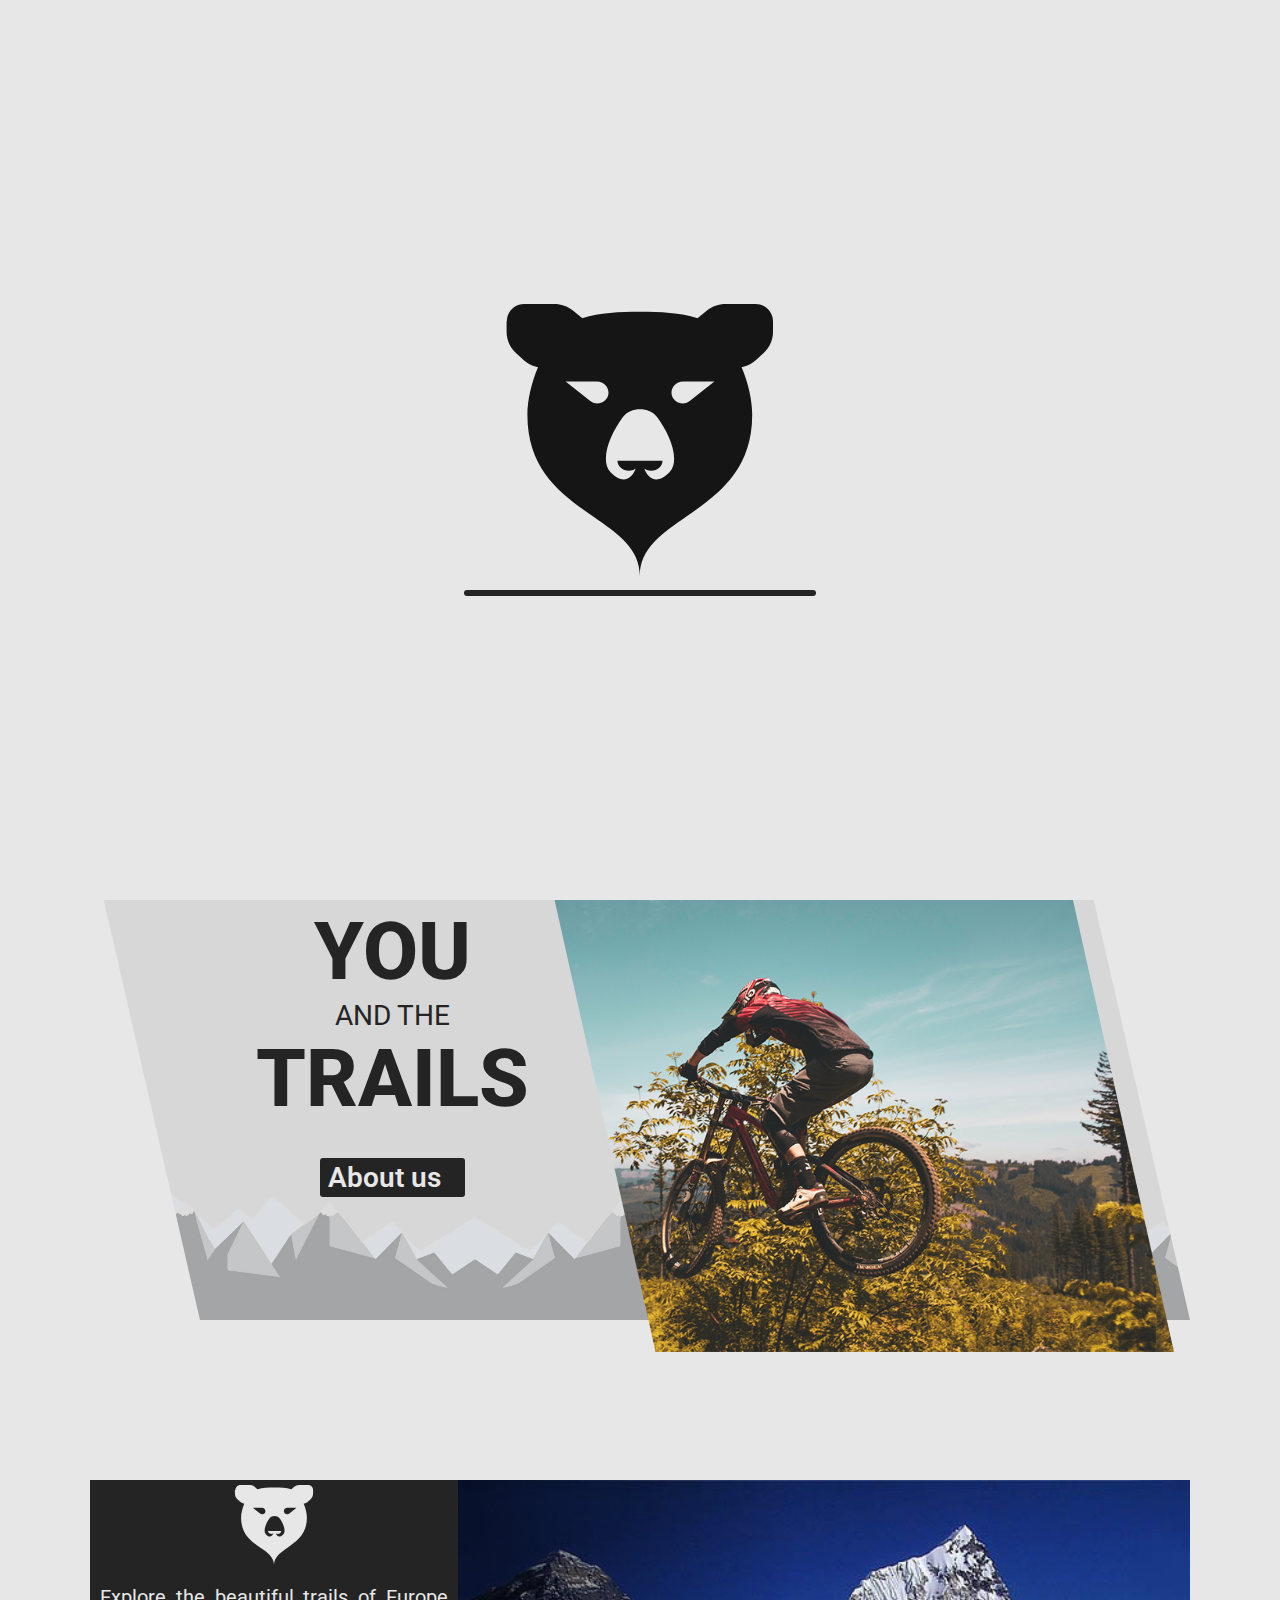
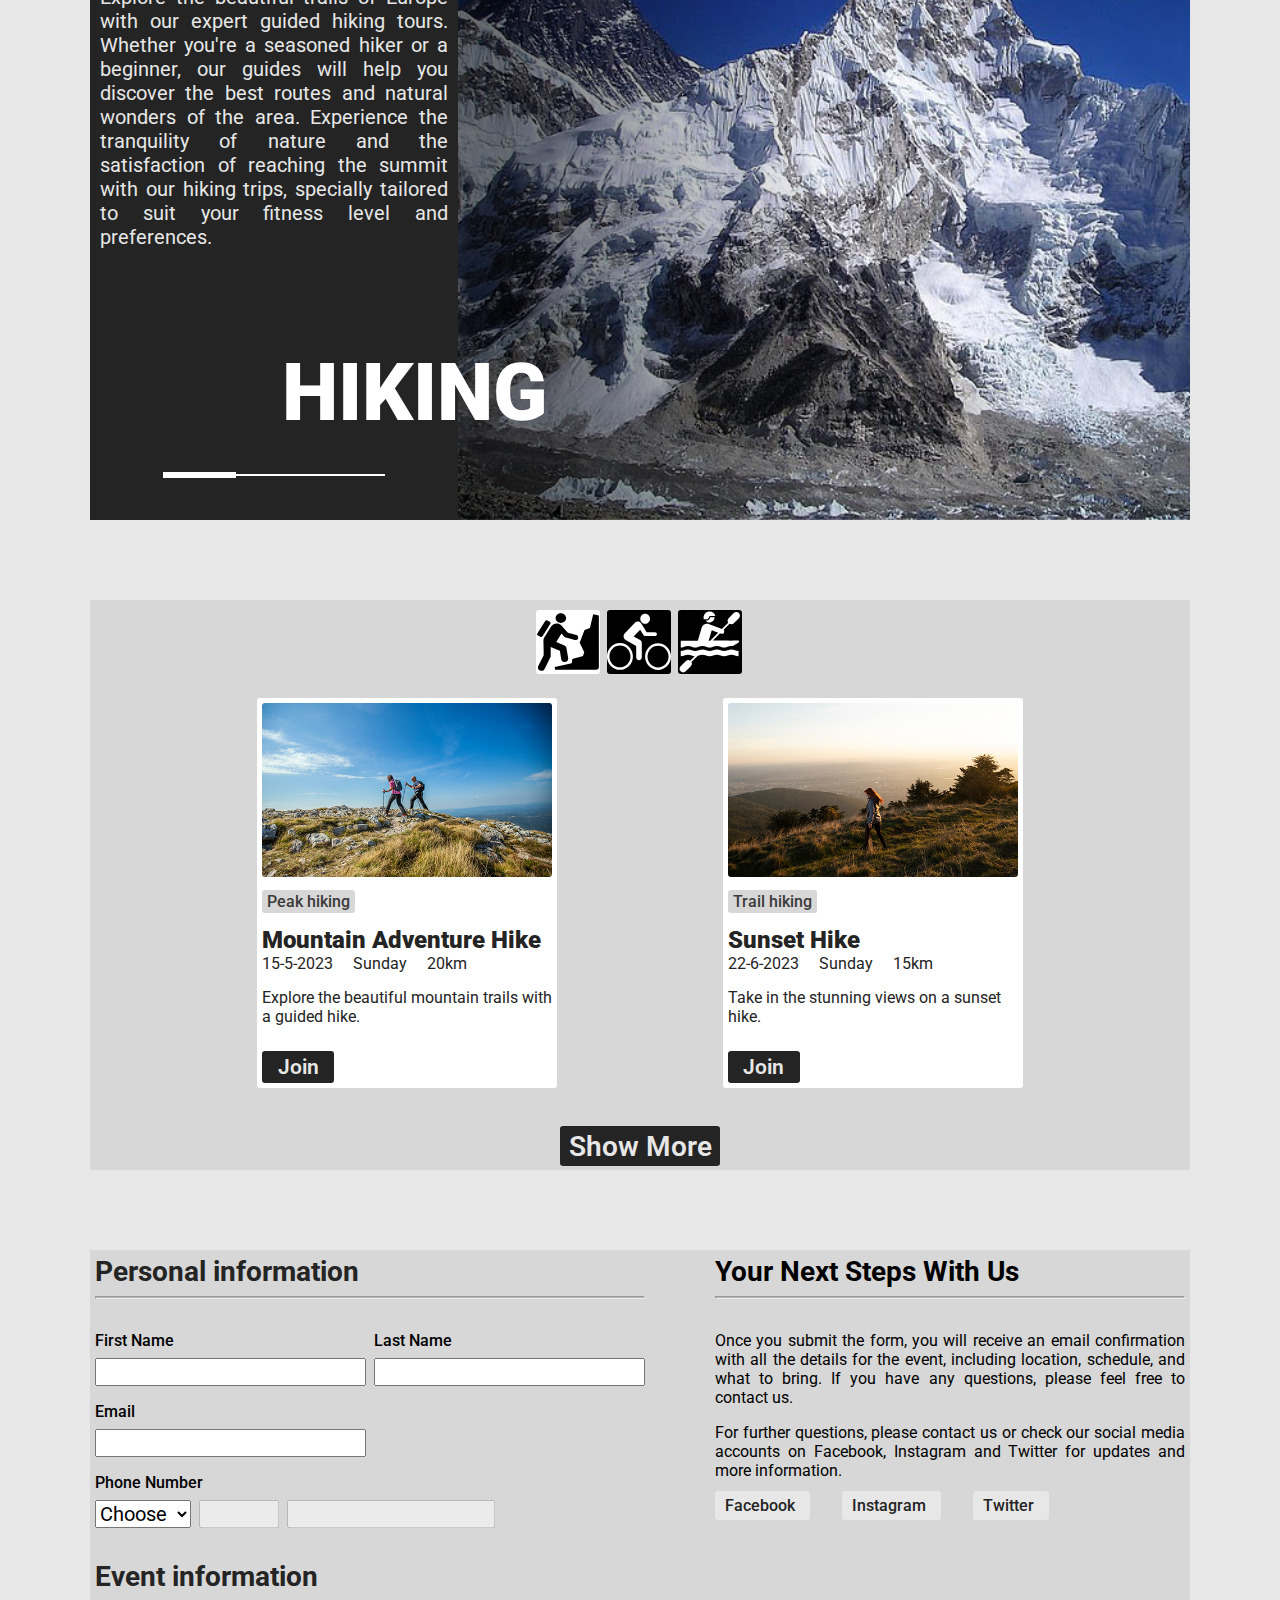
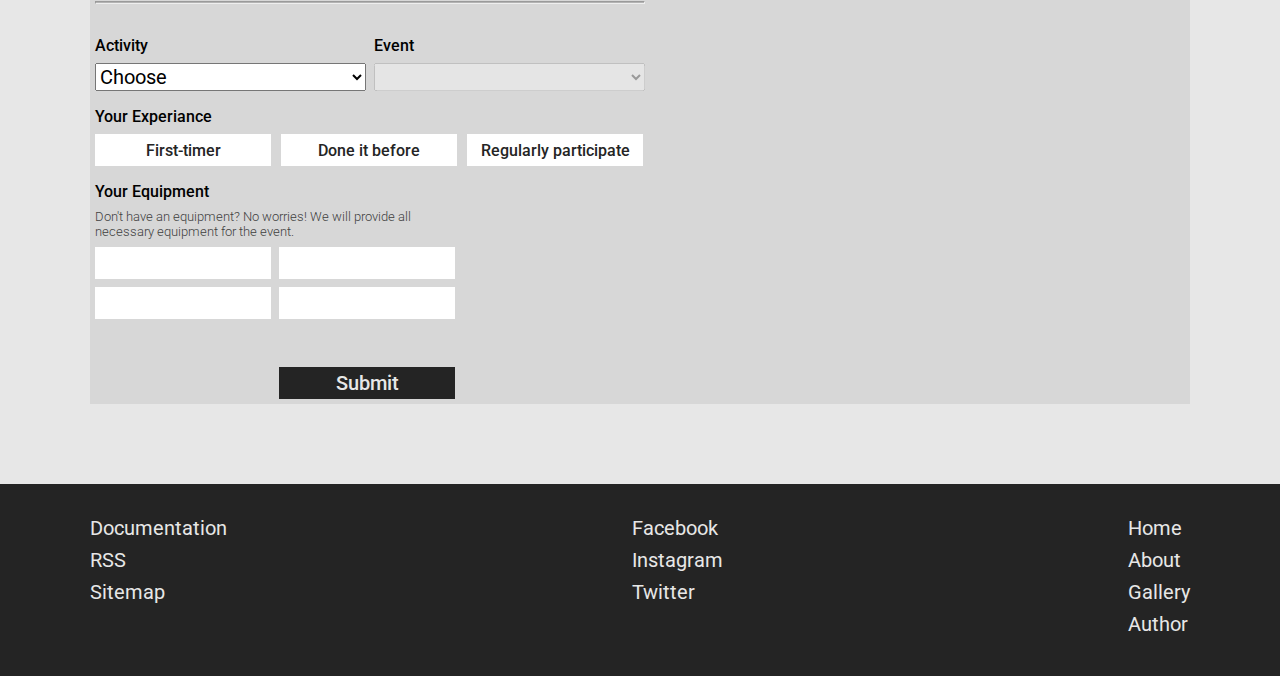
==== commit 29712d4b: "form finished" ====
--- a/index.html
+++ b/index.html
@@ -43,6 +43,17 @@
 
     </nav>
 
+    <nav id="second-nav">
+
+        <div class="wrapper">
+            <ul id="secondUl">
+
+            </ul>
+        </div>
+
+
+    </nav>
+
     <section id="hero" class="wrapper">
 
         <div id="hero-middle">
@@ -112,6 +123,8 @@
 
     </section>
 
+    <div id="activities-link"></div>
+
     <section id="activities" class="wrapper">
 
         <div  id="activities-text">
@@ -138,6 +151,7 @@
 
         <div  id="activities-heading"></div>
     </section>
+    <div id="events-link"></div>
 
     <section id="events" class="wrapper">
 
@@ -146,12 +160,100 @@
         <button id="buttonToggleEvents">Show More</button>
     </section>
 
-    <section id="prazna" class="wrapper"></section>
-
+    <div id="participation-form-part"></div>
+
+
+
+    <section id="participation-form" class="wrapper">
+        <form id="event-form" name="event-form" method="post" action="participation.php" >
+            <h3 >Personal information</h3>
+            <hr/>
+
+            <div id="name-div">
+                <p class="error-message" id="e-m-f-name">Incorrect format (ex. Jhon)</p>
+                <p class="error-message" id="e-m-l-name">Incorrect format (ex. Smith)</p>
+                <label for="input-first-name">First Name</label>
+                <input type="text" id="input-first-name"/>
+                <label for="input-last-name">Last Name</label>
+                <input type="text" id="input-last-name" />
+            </div>
+
+            <div id="mail-div">
+                <p id="mail-p" class="error-message">Incorrect format (ex. jhonsmith@gmail.com)</p>
+                <label for="input-email">Email</label>
+                <input type="email" id="input-email" />
+            </div>
+
+            <div id="phone-div">
+                <p id="e-m-number" class="error-message">Complete phone number</p>
+                <p id="e-m-country" class="error-message">Select country</p>
+                <label for="country" id="country-label">Phone Number</label>
+                <select name="country" id="country"></select>
+                <input type="text" disabled id="number-code" readonly="true"/>
+                <input type="text" disabled id="phone-number"/>
+            </div>
+
+            <h3>Event information</h3>
+            <hr/>
+
+            <div id="activity-div">
+                <p id="activity-message" class="error-message">Choose activity</p>
+                <p id="event-message" class="error-message">Choose event</p>
+                <label for="activity-select" id="activity-select-label">Activity</label>
+                <select name="activity-select" id="activity-select"></select>
+                <label for="event-select" id="event-select-label">Event</label>
+                <select name="event-select"  disabled id="event-select"></select>
+            </div>
+
+            <div id="experiance-div">
+                <p>Your Experiance</p>
+                <p id="experiance-p" class="error-message">Select one option</p>
+                <input type="radio" name="experiance-radio" placeholder="First-timer"/>
+                <input type="radio" name="experiance-radio" placeholder="Done it before"/>
+                <input type="radio" name="experiance-radio" placeholder="Regularly participate"/>
+            </div>
+
+            <div id="equipment-div">
+                <p id="equipment-p">Your Equipment</p>
+                <p id="additional-text">Don't have an equipment? No worries! We will provide all necessary equipment for the event.</p>
+                <input type="checkbox" disabled value="0" name="equipment-cb">
+                <input type="checkbox" disabled value="1" name="equipment-cb">
+                <input type="checkbox" disabled value="2" name="equipment-cb">
+                <input type="checkbox" disabled value="3" name="equipment-cb">
+
+            </div>
+
+            <div id="div-button">
+                <button type="button" id="form-button">Submit</button>
+            </div>
+        </form>
+
+        <div id="after-form">
+            <h3>Your Next Steps With Us</h3>
+            <hr />
+            <p id="first-p-form">Once you submit the form, you will receive an email confirmation with all the details for the event, including location, schedule, and what to bring. If you have any questions, please feel free to contact us.</p>
+            <p>For further questions, please contact us or check our social media accounts on Facebook, Instagram and Twitter for updates and more information.</p>
+
+            <ul id="form-social-media"></ul>
+        </div>
+    </section>
+
+
+
+
+    <footer>
+        <nav class="wrapper">
+            <ul id="school-links"></ul>
+            <ul id="social-links"></ul>
+            <ul id="navigation-links"></ul>
+        </nav>
+    </footer>
     <script src="https://ajax.googleapis.com/ajax/libs/jquery/3.6.1/jquery.min.js"></script>
     <script type="text/javascript" src="assets/js/simplepagination.js"></script>
     <script type="text/javascript" src="assets/js/main.js"></script>
     
 
+
+
 </body>
 </html>--- a/assets/css/style.css
+++ b/assets/css/style.css
@@ -255,8 +255,48 @@
   }
 }
 
+@-webkit-keyframes changing-nav-position-hide {
+  0% {
+    top: 2.4rem;
+  }
+  100% {
+    top: 0rem;
+  }
+}
+
+@keyframes changing-nav-position-hide {
+  0% {
+    top: 2.4rem;
+  }
+  100% {
+    top: 0rem;
+  }
+}
+
+@-webkit-keyframes changing-nav-position-show {
+  0% {
+    top: 0rem;
+  }
+  100% {
+    top: 2.4rem;
+  }
+}
+
+@keyframes changing-nav-position-show {
+  0% {
+    top: 0rem;
+  }
+  100% {
+    top: 2.4rem;
+  }
+}
+
 :root {
   --line-width: 33%;
+  --var1: "";
+  --var2: "";
+  --var3: "";
+  --var4: "";
 }
 
 h1 {
@@ -264,6 +304,12 @@
   color: #d5d6d7;
   font-weight: 900;
   font-size: 5rem;
+}
+
+@media (max-width: 768px) {
+  h1 {
+    font-size: 3.5rem;
+  }
 }
 
 a {
@@ -381,7 +427,7 @@
   position: -webkit-sticky;
   position: sticky;
   top: 0;
-  height: 2.2rem;
+  height: 2.5rem;
   z-index: 15;
 }
 
@@ -414,9 +460,6 @@
 header nav #nav-logo:hover {
   -webkit-column-gap: 6px;
           column-gap: 6px;
-  /*  p{
-                    padding-right: 0.4rem;
-                }*/
 }
 
 header nav #nav-logo p {
@@ -591,6 +634,110 @@
   left: 0;
   height: 4px;
   background-color: white;
+}
+
+.changing-nav-position-show {
+  -webkit-animation: changing-nav-position-show 0.5s;
+          animation: changing-nav-position-show 0.5s;
+  -webkit-animation-fill-mode: forwards;
+          animation-fill-mode: forwards;
+  position: fixed !important;
+}
+
+.changing-nav-position-hide {
+  -webkit-animation: changing-nav-position-hide 0.5s;
+          animation: changing-nav-position-hide 0.5s;
+  -webkit-animation-fill-mode: forwards;
+          animation-fill-mode: forwards;
+}
+
+.main-li {
+  display: -ms-grid;
+  display: grid;
+  grid-auto-flow: column;
+  margin-left: 15px;
+  background-color: #d7d7d7;
+  color: #242424;
+  padding: 3px;
+}
+
+.main-li li {
+  padding: 3px;
+  font-weight: 500;
+}
+
+@media (max-width: 768px) {
+  .main-li li {
+    font-size: 0.7rem !important;
+  }
+}
+
+.main-li :nth-child(2) {
+  display: none;
+  color: #444444;
+  overflow: hidden;
+  white-space: nowrap;
+}
+
+.active-second-nav :nth-child(1) {
+  background-color: white;
+  color: black;
+}
+
+.active-second-nav a {
+  color: black !important;
+}
+
+#second-nav {
+  background-color: #242424;
+  position: absolute;
+  top: 0rem;
+  height: 2.5rem;
+  width: 100%;
+  z-index: 14;
+  color: #E7E7E7;
+}
+
+#second-nav div {
+  height: 100%;
+  display: -ms-grid;
+  display: grid;
+  -ms-grid-columns: 1fr auto;
+      grid-template-columns: 1fr auto;
+  -ms-grid-rows: auto;
+      grid-template-rows: auto;
+      grid-template-areas: ". menuS";
+  overflow-x: scroll;
+}
+
+#second-nav div::-webkit-scrollbar {
+  width: 0;
+  height: 0;
+  background: transparent;
+}
+
+#second-nav ul {
+  -ms-grid-column-align: center;
+      justify-self: center;
+  -ms-grid-row-align: center;
+      align-self: center;
+  -ms-grid-row: 1;
+  -ms-grid-column: 2;
+  grid-area: menuS;
+  display: -ms-grid;
+  display: grid;
+  grid-auto-flow: column;
+  width: -webkit-max-content;
+  width: -moz-max-content;
+  width: max-content;
+}
+
+#second-nav li {
+  border-radius: 3px;
+}
+
+#second-nav li a {
+  color: #242424;
 }
 
 #hero {
@@ -1006,7 +1153,7 @@
 #about {
   position: relative;
   padding-top: 10rem;
-  padding-bottom: 10rem;
+  padding-bottom: 5rem;
   overflow: hidden;
 }
 
@@ -1298,6 +1445,7 @@
 }
 
 #activities {
+  margin-top: 5rem;
   height: 40rem;
   background-color: #242424;
   position: relative;
@@ -1610,7 +1758,8 @@
     display: none;
   }
   #events .secondRow td:nth-child(2) {
-    display: block;
+    display: -ms-grid;
+    display: grid;
   }
   #events .mobileRow:nth-of-type(3) td:nth-child(1), #events .mobileRow:nth-of-type(3) td:nth-child(2) {
     display: none;
@@ -1782,7 +1931,9 @@
   -ms-grid-row: 6;
   -ms-grid-column: 1;
   grid-area: eventButton;
-  width: 6rem;
+  width: 4.5rem;
+  height: 2rem;
+  font-size: 1.3rem;
 }
 
 @media (max-width: 768px) {
@@ -1792,7 +1943,910 @@
   }
 }
 
-#prazna {
-  height: 40rem;
+#participation-form {
+  height: auto;
+  margin-top: 5rem;
+  background-color: #d7d7d7;
+  display: -ms-grid;
+  display: grid;
+  -ms-grid-rows: 1fr;
+      grid-template-rows: 1fr;
+  -ms-grid-columns: 35rem 30rem;
+      grid-template-columns: 35rem 30rem;
+      grid-template-areas: "form-part text-part";
+  -webkit-box-pack: justify;
+      -ms-flex-pack: justify;
+          justify-content: space-between;
+}
+
+@media (max-width: 1200px) {
+  #participation-form {
+    -ms-grid-columns: 35rem 1fr;
+        grid-template-columns: 35rem 1fr;
+  }
+}
+
+@media (max-width: 992px) {
+  #participation-form {
+    -ms-grid-rows: auto auto;
+        grid-template-rows: auto auto;
+    -ms-grid-columns: 1fr;
+        grid-template-columns: 1fr;
+        grid-template-areas: "form-part"+ "text-part";
+    padding-bottom: 5px;
+    gap: 2rem;
+  }
+}
+
+@media (max-width: 768px) {
+  #participation-form h3 {
+    text-align: center;
+  }
+}
+
+#participation-form #after-form {
+  -ms-grid-row: 1;
+  -ms-grid-column: 2;
+  grid-area: text-part;
+  padding: 5px;
+}
+
+#participation-form #after-form hr {
+  height: 3px;
+  background-color: #b3b3b3;
+  margin-bottom: 2rem;
+}
+
+#participation-form #after-form h3 {
+  font-size: 1.75rem;
+  margin-bottom: 0.5rem;
+}
+
+#participation-form #after-form p {
+  text-align: justify;
+  margin-bottom: 1rem;
+}
+
+#participation-form #after-form ul {
+  display: -ms-grid;
+  display: grid;
+  grid-auto-flow: column;
+  -ms-grid-rows: auto;
+      grid-template-rows: auto;
+  -ms-grid-columns: max-content max-content max-content;
+      grid-template-columns: -webkit-max-content -webkit-max-content -webkit-max-content;
+      grid-template-columns: max-content max-content max-content;
+  gap: 2rem;
+}
+
+@media (max-width: 768px) {
+  #participation-form #after-form ul {
+    -webkit-box-pack: center;
+        -ms-flex-pack: center;
+            justify-content: center;
+  }
+}
+
+@media (max-width: 420px) {
+  #participation-form #after-form ul {
+    grid-auto-flow: row;
+    -ms-grid-rows: auto auto auto;
+        grid-template-rows: auto auto auto;
+    -ms-grid-columns: 1fr;
+        grid-template-columns: 1fr;
+  }
+  #participation-form #after-form ul li {
+    -ms-grid-column-align: center;
+        justify-self: center;
+  }
+}
+
+#participation-form #after-form ul a {
+  padding: 5px 10px;
+  background-color: #E7E7E7;
+  color: #242424;
+  border-radius: 3px;
+  font-weight: 500;
+}
+
+#participation-form #after-form ul a i {
+  margin-left: 5px;
+}
+
+#participation-form #after-form ul a:hover {
+  background-color: black;
+  color: white;
+}
+
+#participation-form .error-message {
+  color: red;
+}
+
+#participation-form .correct {
+  outline: 2px solid green !important;
+  outline-offset: -1px;
+}
+
+#participation-form .incorrect {
+  outline: 2px solid red !important;
+  outline-offset: -1px;
+}
+
+#participation-form form {
+  -ms-grid-row: 1;
+  -ms-grid-column: 1;
+  grid-area: form-part;
+  padding: 5px;
+  display: -ms-grid;
+  display: grid;
+  -ms-grid-columns: 1fr;
+      grid-template-columns: 1fr;
+  -ms-grid-rows: auto auto auto auto auto auto auto auto auto auto auto;
+      grid-template-rows: auto auto auto auto auto auto auto auto auto auto auto;
+}
+
+#participation-form form label {
+  font-weight: 500;
+}
+
+#participation-form form input {
+  font-size: 1.25rem;
+  width: unset;
+}
+
+#participation-form form select {
+  font-size: 1.25rem;
+}
+
+#participation-form form h3 {
+  color: #242424;
+  font-size: 1.75rem;
+  margin-bottom: 0.5rem;
+}
+
+#participation-form form hr {
+  height: 3px;
+  background-color: #b3b3b3;
+  margin-bottom: 2rem;
+}
+
+#participation-form form .experiance-div-error {
+  -ms-grid-rows: auto auto auto !important;
+      grid-template-rows: auto auto auto !important;
+      grid-template-areas: "p-tag p-tag p-tag "+ "message message message"+ "radio1 radio2 radio3 " !important;
+}
+
+@media (max-width: 650px) {
+  #participation-form form .experiance-div-error {
+    -ms-grid-rows: auto auto max-content max-content max-content !important;
+        grid-template-rows: auto auto -webkit-max-content -webkit-max-content -webkit-max-content !important;
+        grid-template-rows: auto auto max-content max-content max-content !important;
+        grid-template-areas: "p-tag"+ "message"+ "radio1"+ "radio2"+ "radio3 " !important;
+  }
+}
+
+#participation-form form #experiance-div {
+  display: -ms-grid;
+  display: grid;
+  -ms-grid-columns: auto auto auto;
+      grid-template-columns: auto auto auto;
+  -ms-grid-rows: auto auto;
+      grid-template-rows: auto auto;
+  gap: 0.5rem;
+  margin-bottom: 1rem;
+      grid-template-areas: "p-tag p-tag p-tag "+ "radio1 radio2 radio3 ";
+}
+
+@media (max-width: 650px) {
+  #participation-form form #experiance-div {
+    -ms-grid-columns: 1fr;
+        grid-template-columns: 1fr;
+    -ms-grid-rows: auto max-content max-content max-content;
+        grid-template-rows: auto -webkit-max-content -webkit-max-content -webkit-max-content;
+        grid-template-rows: auto max-content max-content max-content;
+        grid-template-areas: "p-tag"+ "radio1"+ "radio2"+ "radio3 ";
+    margin-bottom: 2rem;
+  }
+  #participation-form form #experiance-div input {
+    -ms-grid-column-align: center;
+        justify-self: center;
+    margin-bottom: 0.5rem;
+  }
+  #participation-form form #experiance-div p {
+    text-align: center;
+  }
+}
+
+#participation-form form #experiance-div #experiance-p {
+  display: none;
+  -ms-grid-row: 2;
+  -ms-grid-column: 1;
+  -ms-grid-column-span: 2;
+  grid-area: message;
+  font-weight: 400;
+}
+
+#participation-form form #experiance-div p {
+  -ms-grid-row: 1;
+  -ms-grid-column: 1;
+  -ms-grid-column-span: 3;
+  grid-area: p-tag;
+  font-weight: 500;
+}
+
+#participation-form form #experiance-div :nth-child(3) {
+  -ms-grid-row: 2;
+  -ms-grid-column: 1;
+  grid-area: radio1;
+}
+
+#participation-form form #experiance-div :nth-child(3)::after {
+  content: "First-timer";
+}
+
+#participation-form form #experiance-div :nth-child(4) {
+  -ms-grid-row: 2;
+  -ms-grid-column: 2;
+  grid-area: radio2;
+}
+
+#participation-form form #experiance-div :nth-child(4)::after {
+  content: "Done it before";
+}
+
+#participation-form form #experiance-div :nth-child(5) {
+  -ms-grid-row: 2;
+  -ms-grid-column: 3;
+  grid-area: radio3;
+}
+
+#participation-form form #experiance-div :nth-child(5)::after {
+  content: "Regularly participate";
+}
+
+#participation-form form #experiance-div input {
+  width: 11rem;
+  height: 2rem;
+  -webkit-appearance: unset !important;
+     -moz-appearance: unset !important;
+          appearance: unset !important;
+  background-color: white;
+  color: white;
+  position: relative;
+}
+
+#participation-form form #experiance-div input::after {
+  position: absolute;
+  font-size: 1rem;
+  font-weight: 500;
+  color: #242424;
+  top: 0;
+  bottom: 0;
+  left: 0;
+  right: 0;
+  display: -webkit-box;
+  display: -ms-flexbox;
+  display: flex;
+  -webkit-box-pack: center;
+      -ms-flex-pack: center;
+          justify-content: center;
+  -webkit-box-align: center;
+      -ms-flex-align: center;
+          align-items: center;
+}
+
+#participation-form form #experiance-div input:hover {
+  cursor: pointer;
+  outline: 2px solid #353535;
+}
+
+#participation-form form #experiance-div input:checked {
+  outline: 4px solid black;
+  outline-offset: -2px;
+}
+
+#participation-form form #div-button {
+  margin-top: 2rem;
+  display: -ms-grid;
+  display: grid;
+  -ms-grid-columns: 11rem auto 11rem;
+      grid-template-columns: 11rem auto 11rem;
+  gap: 0.5rem;
+  -ms-grid-rows: auto;
+      grid-template-rows: auto;
+      grid-template-areas: ". button-submit .";
+}
+
+@media (max-width: 650px) {
+  #participation-form form #div-button {
+    -ms-grid-columns: 1fr;
+        grid-template-columns: 1fr;
+    -ms-grid-rows: auto;
+        grid-template-rows: auto;
+        grid-template-areas: "button-submit";
+  }
+  #participation-form form #div-button button {
+    -ms-grid-column-align: center;
+        justify-self: center;
+  }
+}
+
+#participation-form form #div-button button {
+  -ms-grid-row: 1;
+  -ms-grid-column: 2;
+  grid-area: button-submit;
+  font-size: 1.25rem;
+  width: 11rem;
+  height: 2rem;
+  font-weight: 500;
+  background-color: #242424;
+  color: #E7E7E7;
+  border: none;
+  outline: none;
+}
+
+#participation-form form #div-button button:hover {
+  cursor: pointer;
+  background-color: black;
+  color: white;
+}
+
+#participation-form form #equipment-div {
+  display: -ms-grid;
+  display: grid;
+  -ms-grid-columns: min-content min-content;
+      grid-template-columns: -webkit-min-content -webkit-min-content;
+      grid-template-columns: min-content min-content;
+  -ms-grid-rows: auto auto auto auto;
+      grid-template-rows: auto auto auto auto;
+  gap: 0.5rem;
+  margin-bottom: 1em;
+      grid-template-areas: "p-tag1 p-tag1 "+ "p-tag2 p-tag2"+ "option1 option2 "+ "option3 option4 ";
+}
+
+@media (max-width: 650px) {
+  #participation-form form #equipment-div {
+    -webkit-box-pack: center;
+        -ms-flex-pack: center;
+            justify-content: center;
+  }
+  #participation-form form #equipment-div p {
+    text-align: center;
+  }
+}
+
+@media (max-width: 420px) {
+  #participation-form form #equipment-div {
+    -ms-grid-columns: 1fr;
+        grid-template-columns: 1fr;
+    -ms-grid-rows: auto auto auto auto auto auto;
+        grid-template-rows: auto auto auto auto auto auto;
+    gap: 0.5rem;
+    margin-bottom: 1em;
+        grid-template-areas: "p-tag1"+ "p-tag2"+ "option1"+ "option2"+ "option3" + "option4 ";
+  }
+  #participation-form form #equipment-div input {
+    -ms-grid-column-align: center;
+        justify-self: center;
+  }
+}
+
+#participation-form form #equipment-div :nth-child(3) {
+  -ms-grid-row: 3;
+  -ms-grid-column: 1;
+  grid-area: option1;
+}
+
+#participation-form form #equipment-div :nth-child(3)::after {
+  content: var(--var1);
+}
+
+#participation-form form #equipment-div :nth-child(4) {
+  -ms-grid-row: 3;
+  -ms-grid-column: 2;
+  grid-area: option2;
+}
+
+#participation-form form #equipment-div :nth-child(4)::after {
+  content: var(--var2);
+}
+
+#participation-form form #equipment-div :nth-child(5) {
+  -ms-grid-row: 4;
+  -ms-grid-column: 1;
+  grid-area: option3;
+}
+
+#participation-form form #equipment-div :nth-child(5)::after {
+  content: var(--var3);
+}
+
+#participation-form form #equipment-div :nth-child(6) {
+  -ms-grid-row: 4;
+  -ms-grid-column: 2;
+  grid-area: option4;
+}
+
+#participation-form form #equipment-div :nth-child(6)::after {
+  content: var(--var4);
+}
+
+#participation-form form #equipment-div input {
+  position: relative;
+  -webkit-appearance: unset;
+     -moz-appearance: unset;
+          appearance: unset;
+  width: 11rem;
+  height: 2rem;
+  background-color: white;
+}
+
+#participation-form form #equipment-div input::after {
+  position: absolute;
+  font-size: 1rem;
+  font-weight: 500;
+  color: #242424;
+  top: 0;
+  bottom: 0;
+  left: 0;
+  right: 0;
+  display: -webkit-box;
+  display: -ms-flexbox;
+  display: flex;
+  -webkit-box-pack: center;
+      -ms-flex-pack: center;
+          justify-content: center;
+  -webkit-box-align: center;
+      -ms-flex-align: center;
+          align-items: center;
+}
+
+#participation-form form #equipment-div input:hover {
+  cursor: pointer;
+  outline: 2px solid #353535;
+}
+
+#participation-form form #equipment-div input:checked {
+  outline: 4px solid black;
+  outline-offset: -2px;
+}
+
+#participation-form form #equipment-div #equipment-p {
+  -ms-grid-row: 1;
+  -ms-grid-column: 1;
+  -ms-grid-column-span: 2;
+  grid-area: p-tag1;
+  font-weight: 500;
+}
+
+#participation-form form #equipment-div #additional-text {
+  grid-area: p-tag2;
+  font-size: small;
+  font-weight: 300;
+  -ms-grid-row: 2;
+  -ms-grid-column: 1;
+  -ms-grid-column-span: 2;
+  grid-area: p-tag2;
+  color: #3f3f3f;
+}
+
+#participation-form form .activity-div-error {
+  -ms-grid-rows: auto auto auto !important;
+      grid-template-rows: auto auto auto !important;
+      grid-template-areas: "label1 label2"+ "message1 message2"+ "select1 select2" !important;
+}
+
+@media (max-width: 650px) {
+  #participation-form form .activity-div-error {
+    -ms-grid-rows: auto auto auto auto auto auto !important;
+        grid-template-rows: auto auto auto auto auto auto !important;
+        grid-template-areas: "label1" + "message1"+ "select1"+ "label2"+ "message2" + "select2" !important;
+  }
+  #participation-form form .activity-div-error p {
+    text-align: center !important;
+  }
+}
+
+#participation-form form #activity-div {
+  display: -ms-grid;
+  display: grid;
+  -ms-grid-columns: 1fr 1fr;
+      grid-template-columns: 1fr 1fr;
+  -ms-grid-rows: auto auto;
+      grid-template-rows: auto auto;
+  gap: 0.5rem;
+  margin-bottom: 1rem;
+      grid-template-areas: "label1 label2"+ "select1 select2";
+}
+
+#participation-form form #activity-div #activity-message {
+  display: none;
+  -ms-grid-row: 2;
+  -ms-grid-column: 1;
+  grid-area: message1;
+}
+
+#participation-form form #activity-div #event-message {
+  display: none;
+  -ms-grid-row: 2;
+  -ms-grid-column: 2;
+  grid-area: message2;
+}
+
+@media (max-width: 650px) {
+  #participation-form form #activity-div {
+    -ms-grid-columns: 1fr;
+        grid-template-columns: 1fr;
+    -ms-grid-rows: auto auto auto auto;
+        grid-template-rows: auto auto auto auto;
+    gap: 0.5rem;
+    margin-bottom: 2rem;
+        grid-template-areas: "label1" + "select1"+ "label2" + "select2";
+  }
+  #participation-form form #activity-div label {
+    text-align: center;
+  }
+  #participation-form form #activity-div select {
+    -ms-grid-column-align: center;
+        justify-self: center;
+    width: 11rem;
+  }
+}
+
+#participation-form form #activity-div #activity-select-label {
+  -ms-grid-row: 1;
+  -ms-grid-column: 1;
+  grid-area: label1;
+}
+
+#participation-form form #activity-div #event-select {
+  -ms-grid-row: 2;
+  -ms-grid-column: 2;
+  grid-area: select2;
+}
+
+#participation-form form #activity-div #event-select-label {
+  -ms-grid-row: 1;
+  -ms-grid-column: 2;
+  grid-area: label2;
+}
+
+#participation-form form #activity-div #activity-select {
+  -ms-grid-row: 2;
+  -ms-grid-column: 1;
+  grid-area: select1;
+}
+
+#participation-form form .phone-div-error {
+  -ms-grid-rows: auto auto auto !important;
+      grid-template-rows: auto auto auto !important;
+      grid-template-areas: "label-country label-country ."+ "message message ."+ "select-country country-code phone-input" !important;
+}
+
+@media (max-width: 420px) {
+  #participation-form form .phone-div-error {
+    -ms-grid-columns: max-content;
+        grid-template-columns: -webkit-max-content;
+        grid-template-columns: max-content;
+    -ms-grid-rows: auto auto auto auto auto auto !important;
+        grid-template-rows: auto auto auto auto auto auto !important;
+        grid-template-areas: "label-country"+ "message"+ "select-country "+ " country-code"+ "message2"+ "phone-input" !important;
+  }
+  #participation-form form .phone-div-error p {
+    text-align: center !important;
+  }
+  #participation-form form .phone-div-error #e-m-number {
+    -ms-grid-row: 2 !important;
+    -ms-grid-column: 2 !important;
+    grid-area: message2 !important;
+  }
+}
+
+#participation-form form #phone-div {
+  display: -ms-grid;
+  display: grid;
+  -ms-grid-columns: auto auto 1fr;
+      grid-template-columns: auto auto 1fr;
+  -ms-grid-rows: auto auto;
+      grid-template-rows: auto auto;
+  gap: 0.5rem;
+  margin-bottom: 2rem;
+      grid-template-areas: "label-country label-country ."+ "select-country country-code phone-input";
+}
+
+#participation-form form #phone-div #e-m-number {
+  -ms-grid-row: 2;
+  -ms-grid-column: 1;
+  -ms-grid-column-span: 2;
+  grid-area: message;
+  display: none;
+}
+
+#participation-form form #phone-div #e-m-country {
+  -ms-grid-row: 2;
+  -ms-grid-column: 1;
+  -ms-grid-column-span: 2;
+  grid-area: message;
+  display: none;
+}
+
+@media (max-width: 420px) {
+  #participation-form form #phone-div {
+    -ms-grid-columns: max-content;
+        grid-template-columns: -webkit-max-content;
+        grid-template-columns: max-content;
+    -ms-grid-rows: auto auto auto auto;
+        grid-template-rows: auto auto auto auto;
+    gap: 0.5rem;
+    margin-bottom: 2rem;
+        grid-template-areas: "label-country"+ "select-country "+ " country-code"+ "phone-input";
+    -webkit-box-pack: center;
+        -ms-flex-pack: center;
+            justify-content: center;
+  }
+  #participation-form form #phone-div label {
+    text-align: center;
+  }
+}
+
+#participation-form form #phone-div #country-label {
+  -ms-grid-row: 1;
+  -ms-grid-column: 1;
+  -ms-grid-column-span: 2;
+  grid-area: label-country;
+}
+
+#participation-form form #phone-div #phone-number {
+  -ms-grid-row: 2;
+  -ms-grid-column: 3;
+  grid-area: phone-input;
+  width: 13rem;
+}
+
+#participation-form form #phone-div #number-code {
+  -ms-grid-row: 2;
+  -ms-grid-column: 2;
+  grid-area: country-code;
+  width: 5rem;
+}
+
+#participation-form form #phone-div #country {
+  -ms-grid-row: 2;
+  -ms-grid-column: 1;
+  grid-area: select-country;
+  width: 6rem;
+}
+
+#participation-form form .mail-div-error {
+  -ms-grid-rows: auto auto auto !important;
+      grid-template-rows: auto auto auto !important;
+      grid-template-areas: "label1 ."+ "message message"+ "input1 ." !important;
+}
+
+@media (max-width: 420px) {
+  #participation-form form .mail-div-error {
+    -ms-grid-rows: auto auto auto !important;
+        grid-template-rows: auto auto auto !important;
+        grid-template-areas: "label1"+ "message"+ "input1" !important;
+  }
+  #participation-form form .mail-div-error p {
+    text-align: center !important;
+  }
+}
+
+#participation-form form #mail-div {
+  display: -ms-grid;
+  display: grid;
+  -ms-grid-columns: 1fr 1fr;
+      grid-template-columns: 1fr 1fr;
+  -ms-grid-rows: auto auto;
+      grid-template-rows: auto auto;
+  gap: 0.5rem;
+      grid-template-areas: "label1 ."+ "input1 .";
+  margin-bottom: 1em;
+}
+
+#participation-form form #mail-div #mail-p {
+  display: none;
+  -ms-grid-row: 2;
+  -ms-grid-column: 1;
+  -ms-grid-column-span: 2;
+  grid-area: message;
+}
+
+@media (max-width: 420px) {
+  #participation-form form #mail-div {
+    -ms-grid-columns: 1fr;
+        grid-template-columns: 1fr;
+    -ms-grid-rows: auto;
+        grid-template-rows: auto;
+    gap: 0.5rem;
+        grid-template-areas: "label1"+ "input1";
+  }
+  #participation-form form #mail-div label {
+    text-align: center;
+  }
+}
+
+#participation-form form #mail-div label {
+  -ms-grid-row: 1;
+  -ms-grid-column: 1;
+  grid-area: label1;
+}
+
+#participation-form form #mail-div input {
+  -ms-grid-row: 2;
+  -ms-grid-column: 1;
+  grid-area: input1;
+}
+
+#participation-form form .name-div-error {
+  -ms-grid-rows: auto auto auto !important;
+      grid-template-rows: auto auto auto !important;
+      grid-template-areas: "label1 label2"+ "message1 message2"+ "input1 input2" + !important;
+}
+
+@media (max-width: 650px) {
+  #participation-form form .name-div-error {
+    -ms-grid-rows: auto auto auto auto auto auto !important;
+        grid-template-rows: auto auto auto auto auto auto !important;
+        grid-template-areas: "label1"+ "message1" + "input1"+ "label2"+ "message2"+ "input2" !important;
+  }
+}
+
+@media (max-width: 420px) {
+  #participation-form form .name-div-error p {
+    text-align: center !important;
+  }
+}
+
+#participation-form form #name-div {
+  display: -ms-grid;
+  display: grid;
+  -ms-grid-columns: 1fr 1fr;
+      grid-template-columns: 1fr 1fr;
+  -ms-grid-rows: auto auto;
+      grid-template-rows: auto auto;
+  gap: 0.5rem;
+  margin-bottom: 1em;
+      grid-template-areas: "label1 label2"+ "input1 input2";
+}
+
+@media (max-width: 650px) {
+  #participation-form form #name-div {
+    -ms-grid-columns: 1fr;
+        grid-template-columns: 1fr;
+    -ms-grid-rows: auto auto auto auto;
+        grid-template-rows: auto auto auto auto;
+    gap: 0.5rem;
+    margin-bottom: 2rem;
+        grid-template-areas: "label1" + "input1"+ "label2"+ "input2";
+  }
+}
+
+@media (max-width: 420px) {
+  #participation-form form #name-div label {
+    text-align: center;
+  }
+}
+
+#participation-form form #name-div #e-m-f-name {
+  -ms-grid-row: 2;
+  -ms-grid-column: 1;
+  grid-area: message1;
+  display: none;
+}
+
+#participation-form form #name-div #e-m-l-name {
+  -ms-grid-row: 2;
+  -ms-grid-column: 2;
+  grid-area: message2;
+  display: none;
+}
+
+#participation-form form #name-div #input-first-name {
+  -ms-grid-row: 2;
+  -ms-grid-column: 1;
+  grid-area: input1;
+}
+
+#participation-form form #name-div #input-last-name {
+  -ms-grid-row: 2;
+  -ms-grid-column: 2;
+  grid-area: input2;
+}
+
+footer {
+  margin-top: 5rem;
+  background-color: #242424;
+  height: auto;
+  width: 100%;
+  padding-top: 2rem;
+  padding-bottom: 2rem;
+}
+
+footer nav {
+  display: -ms-grid;
+  display: grid;
+  -ms-grid-rows: 1fr;
+      grid-template-rows: 1fr;
+  -ms-grid-columns: max-content max-content max-content;
+      grid-template-columns: -webkit-max-content -webkit-max-content -webkit-max-content;
+      grid-template-columns: max-content max-content max-content;
+  -webkit-box-pack: justify;
+      -ms-flex-pack: justify;
+          justify-content: space-between;
+}
+
+footer nav li {
+  margin-bottom: 0.5rem;
+}
+
+footer nav a {
+  font-size: 1.25rem;
+  color: #E7E7E7;
+}
+
+footer nav a:hover {
+  color: white;
 }
 /*# sourceMappingURL=style.css.map */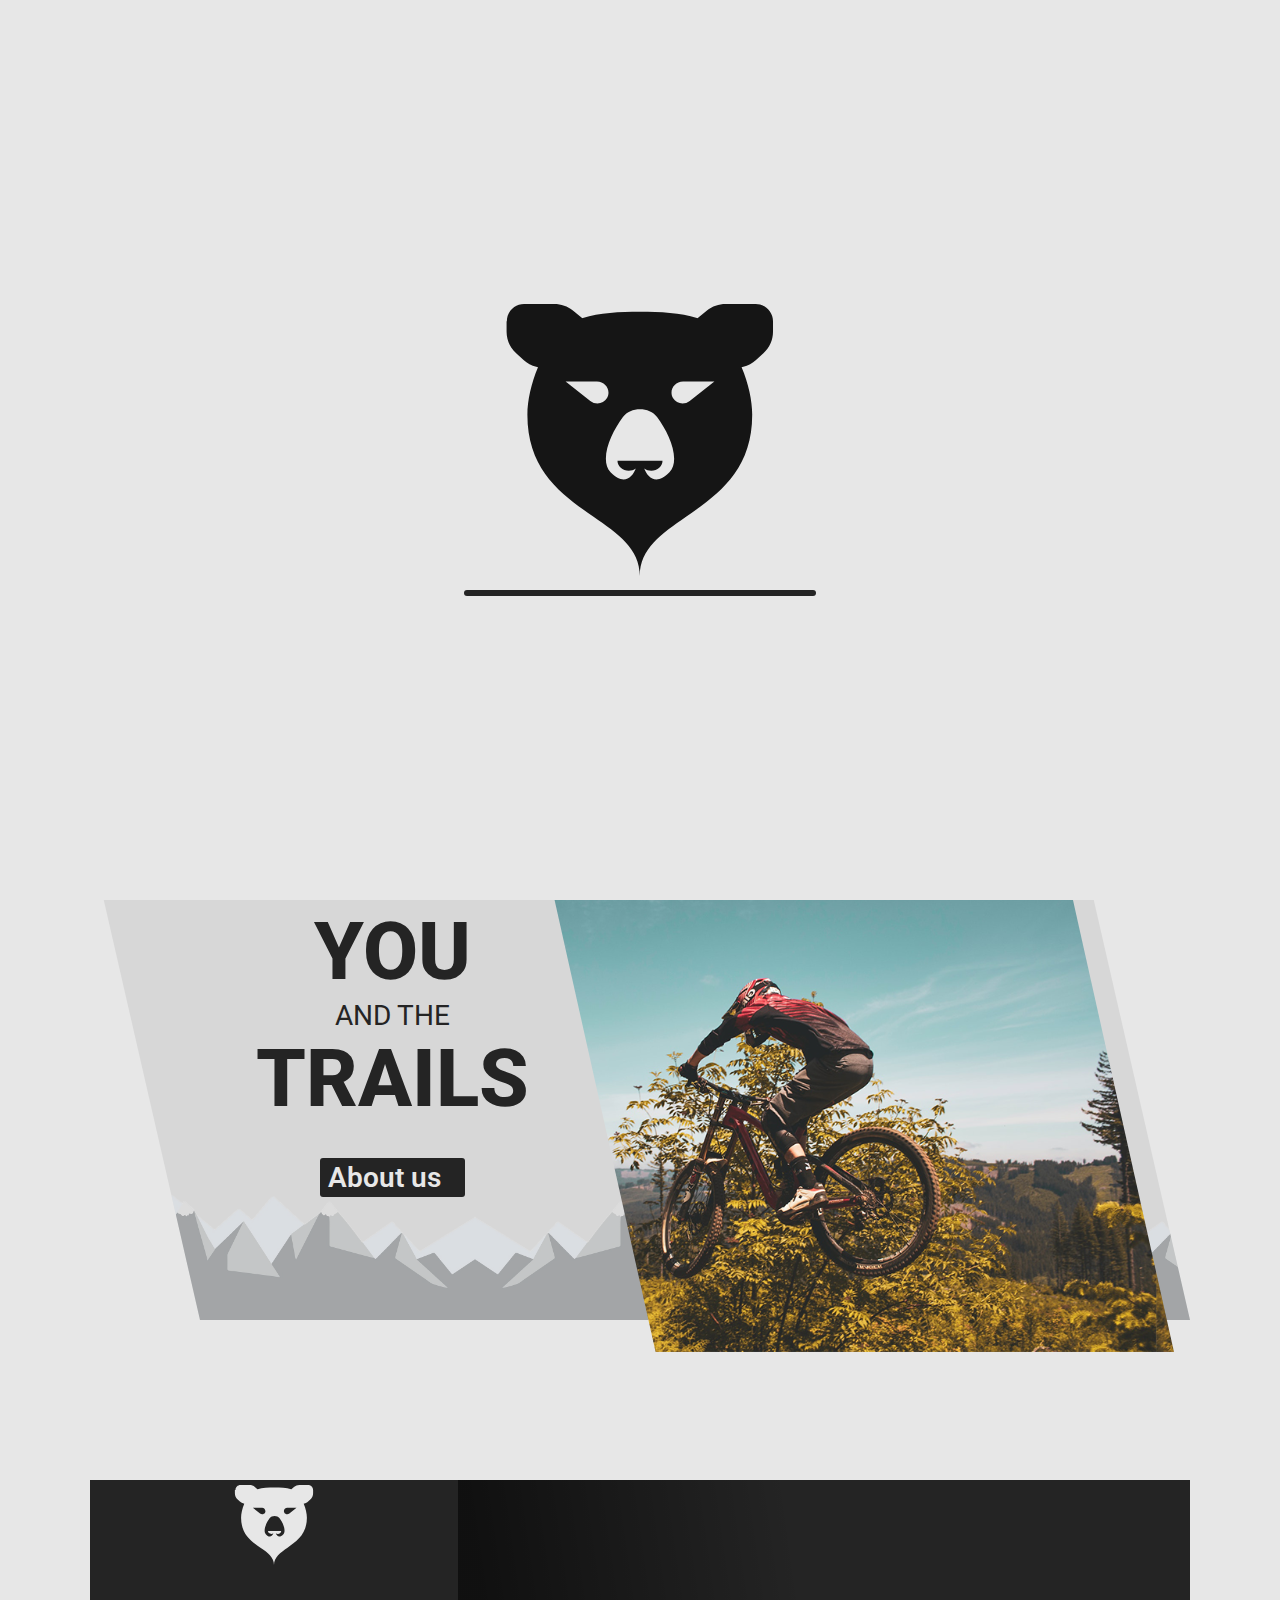
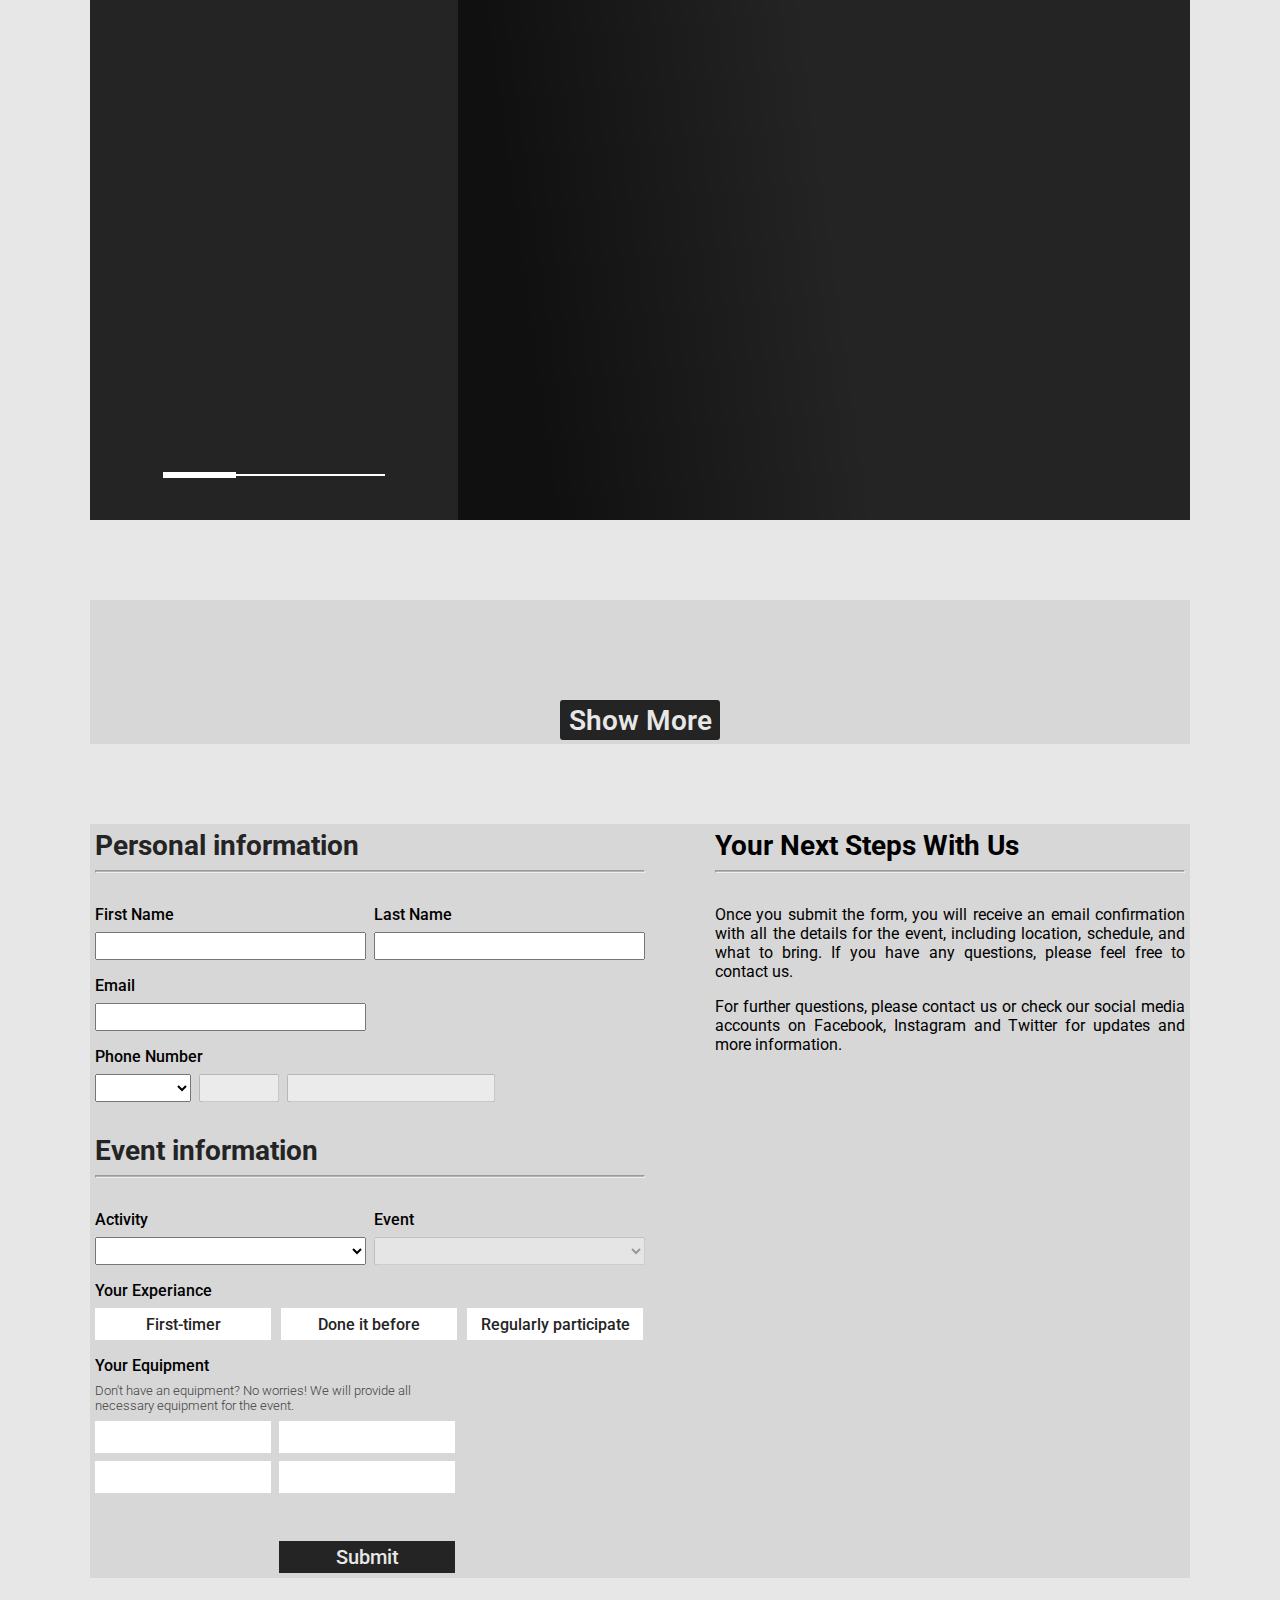
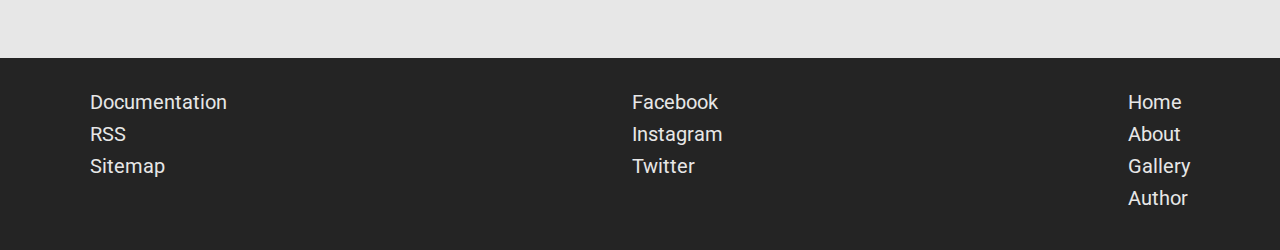
==== commit 5a1f1fb9: "s" ====
--- a/index.html
+++ b/index.html
@@ -4,6 +4,7 @@
     <meta charset="UTF-8">
     <meta http-equiv="X-UA-Compatible" content="IE=edge">
     <meta name="viewport" content="width=device-width, initial-scale=1.0">
+    <link rel="shortcut icon" href="assets/images/fav/favicon.ico" sizes="16x16"/>
     <link rel="stylesheet" href="https://cdnjs.cloudflare.com/ajax/libs/font-awesome/6.2.1/css/all.min.css" integrity="sha512-MV7K8+y+gLIBoVD59lQIYicR65iaqukzvf/nwasF0nqhPay5w/9lJmVM2hMDcnK1OnMGCdVK+iQrJ7lzPJQd1w==" crossorigin="anonymous" referrerpolicy="no-referrer" />
     <link rel="preconnect" href="https://fonts.googleapis.com"><link rel="preconnect" href="https://fonts.gstatic.com" crossorigin>
     <link href="https://fonts.googleapis.com/css2?family=Roboto:wght@400;500;700;900&display=swap" rel="stylesheet">
